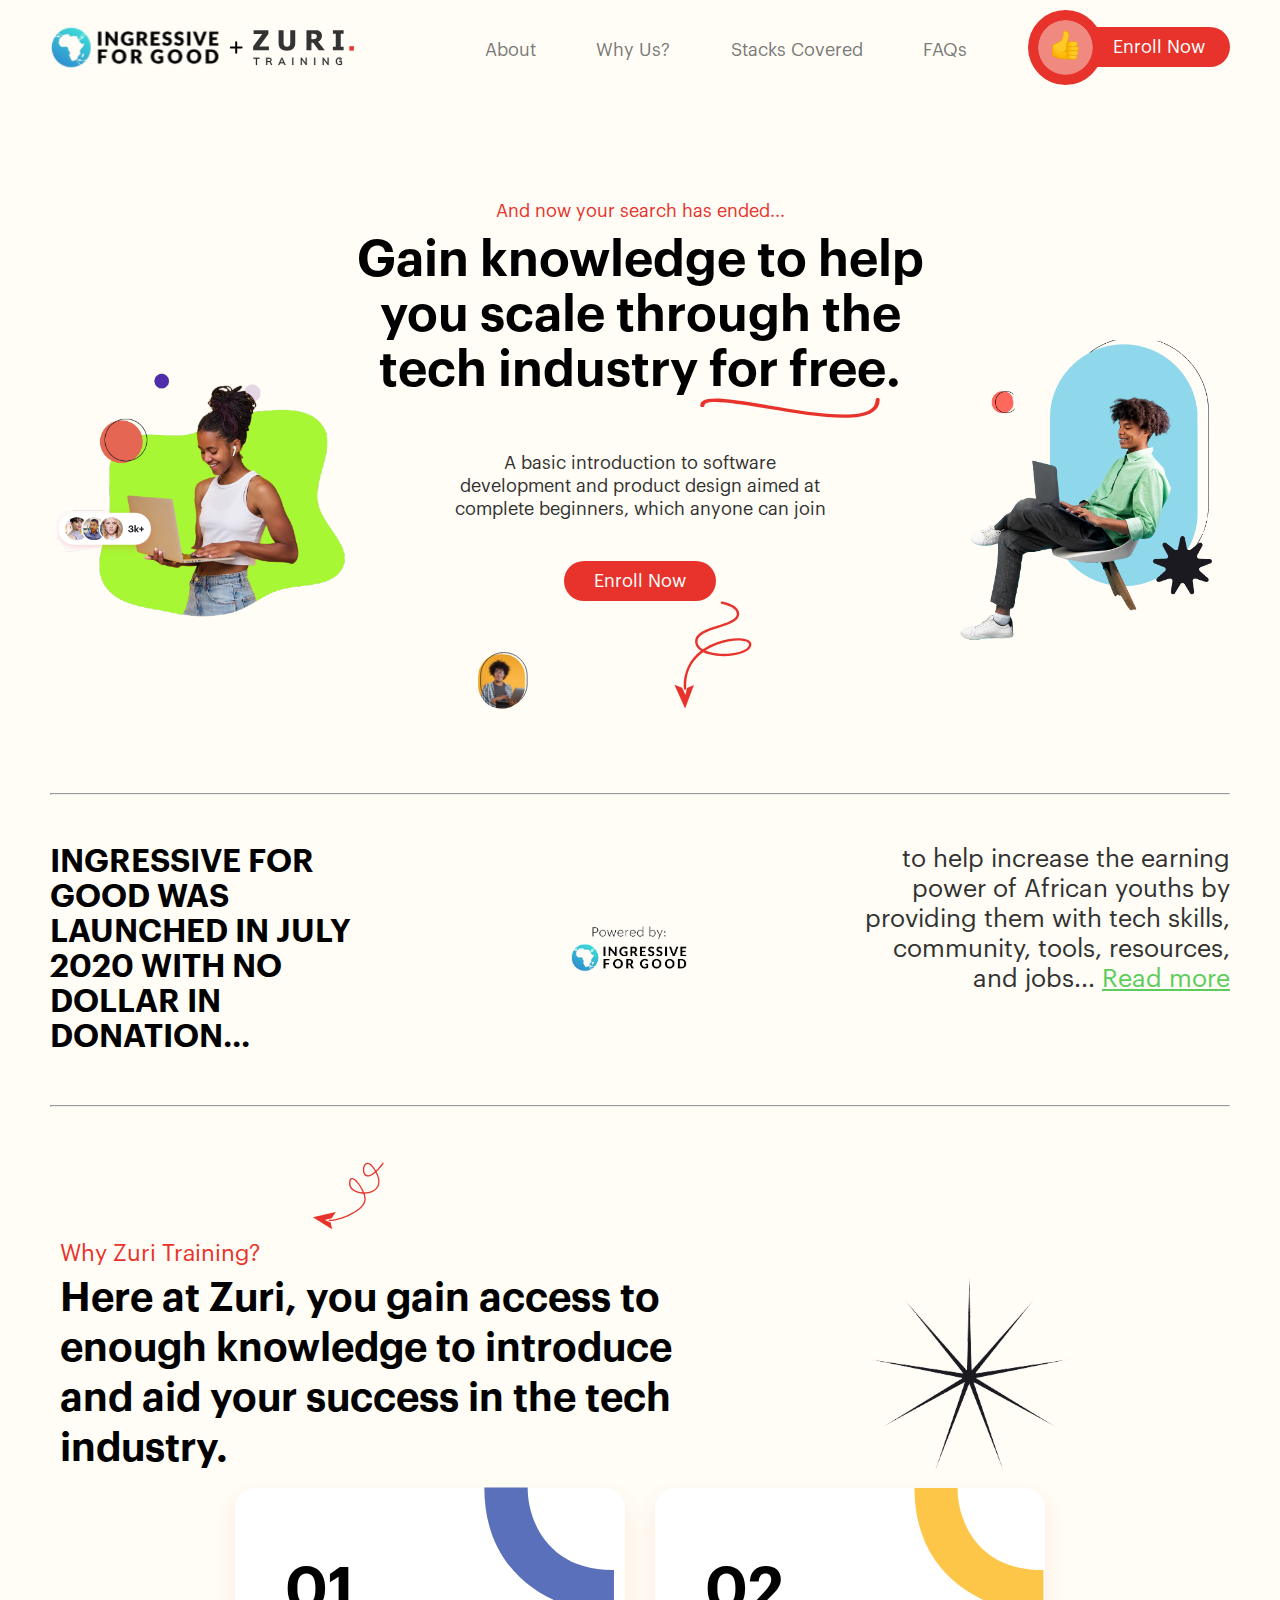
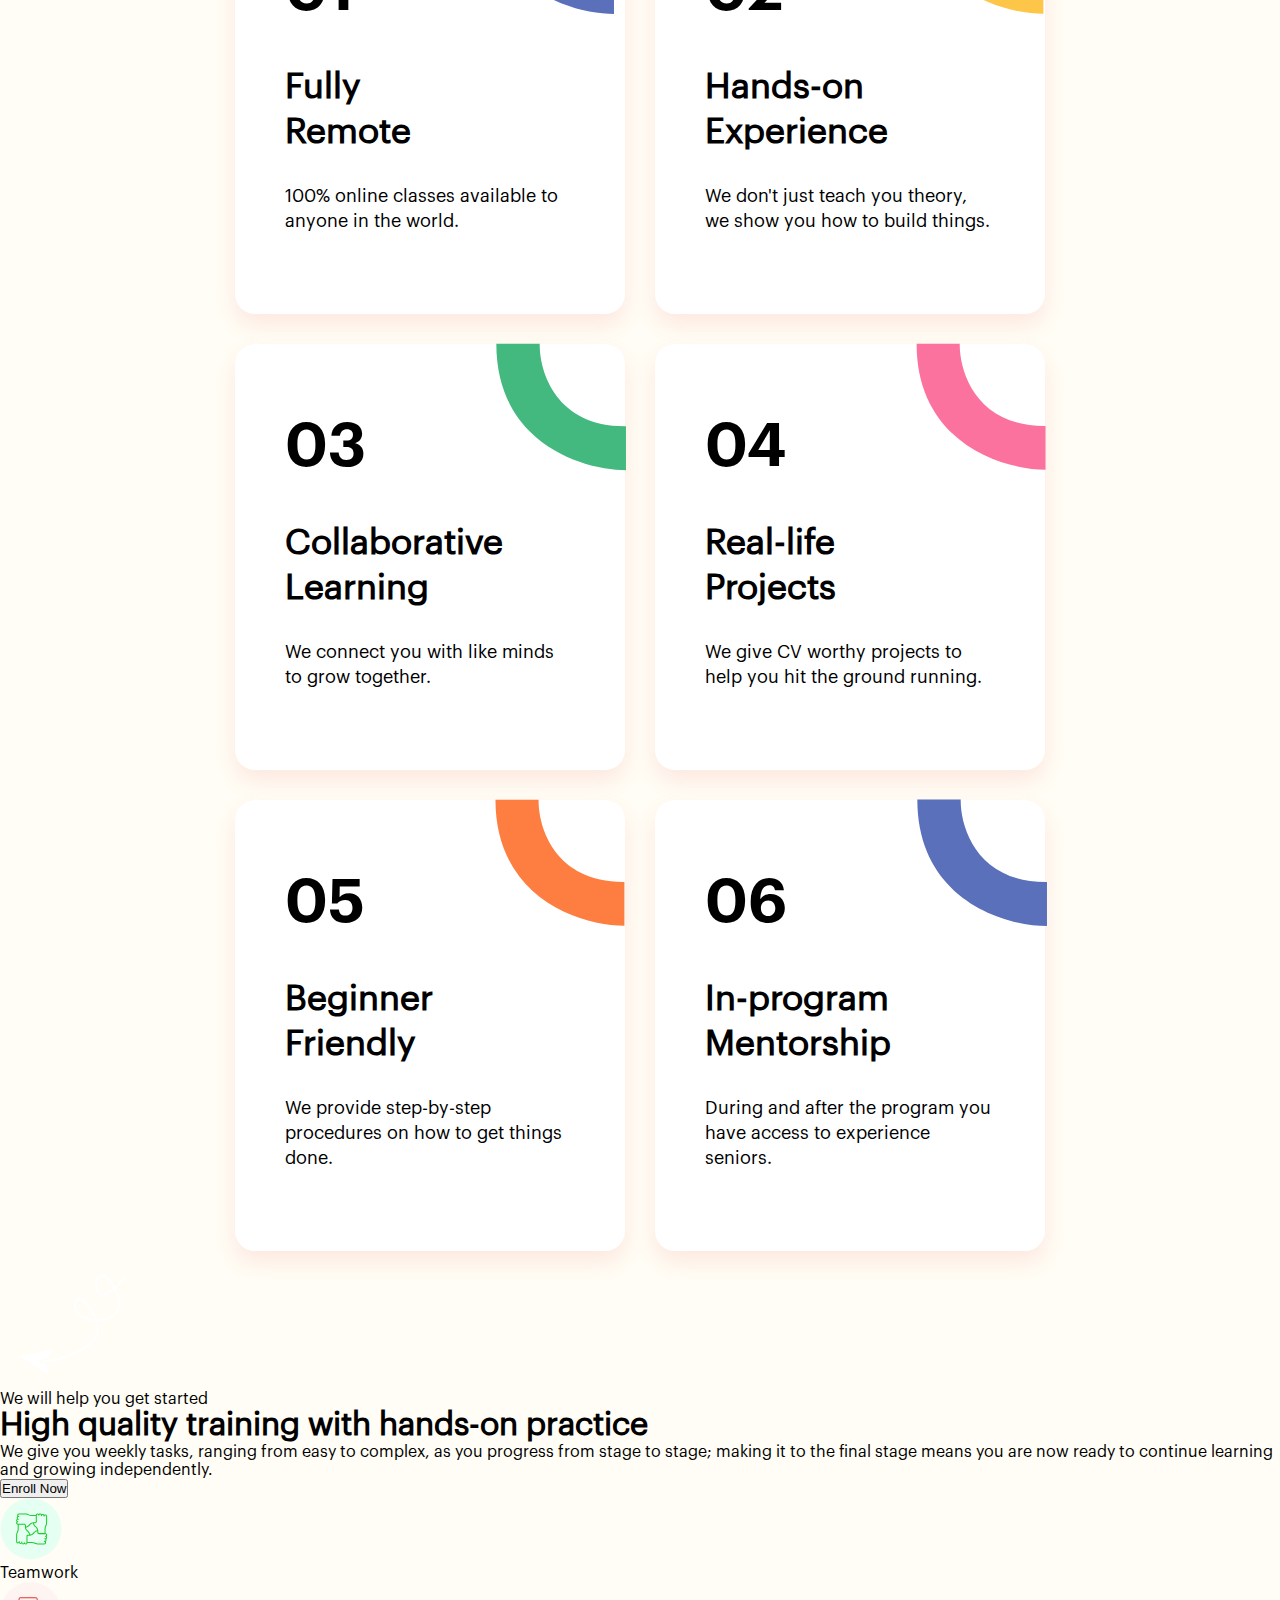
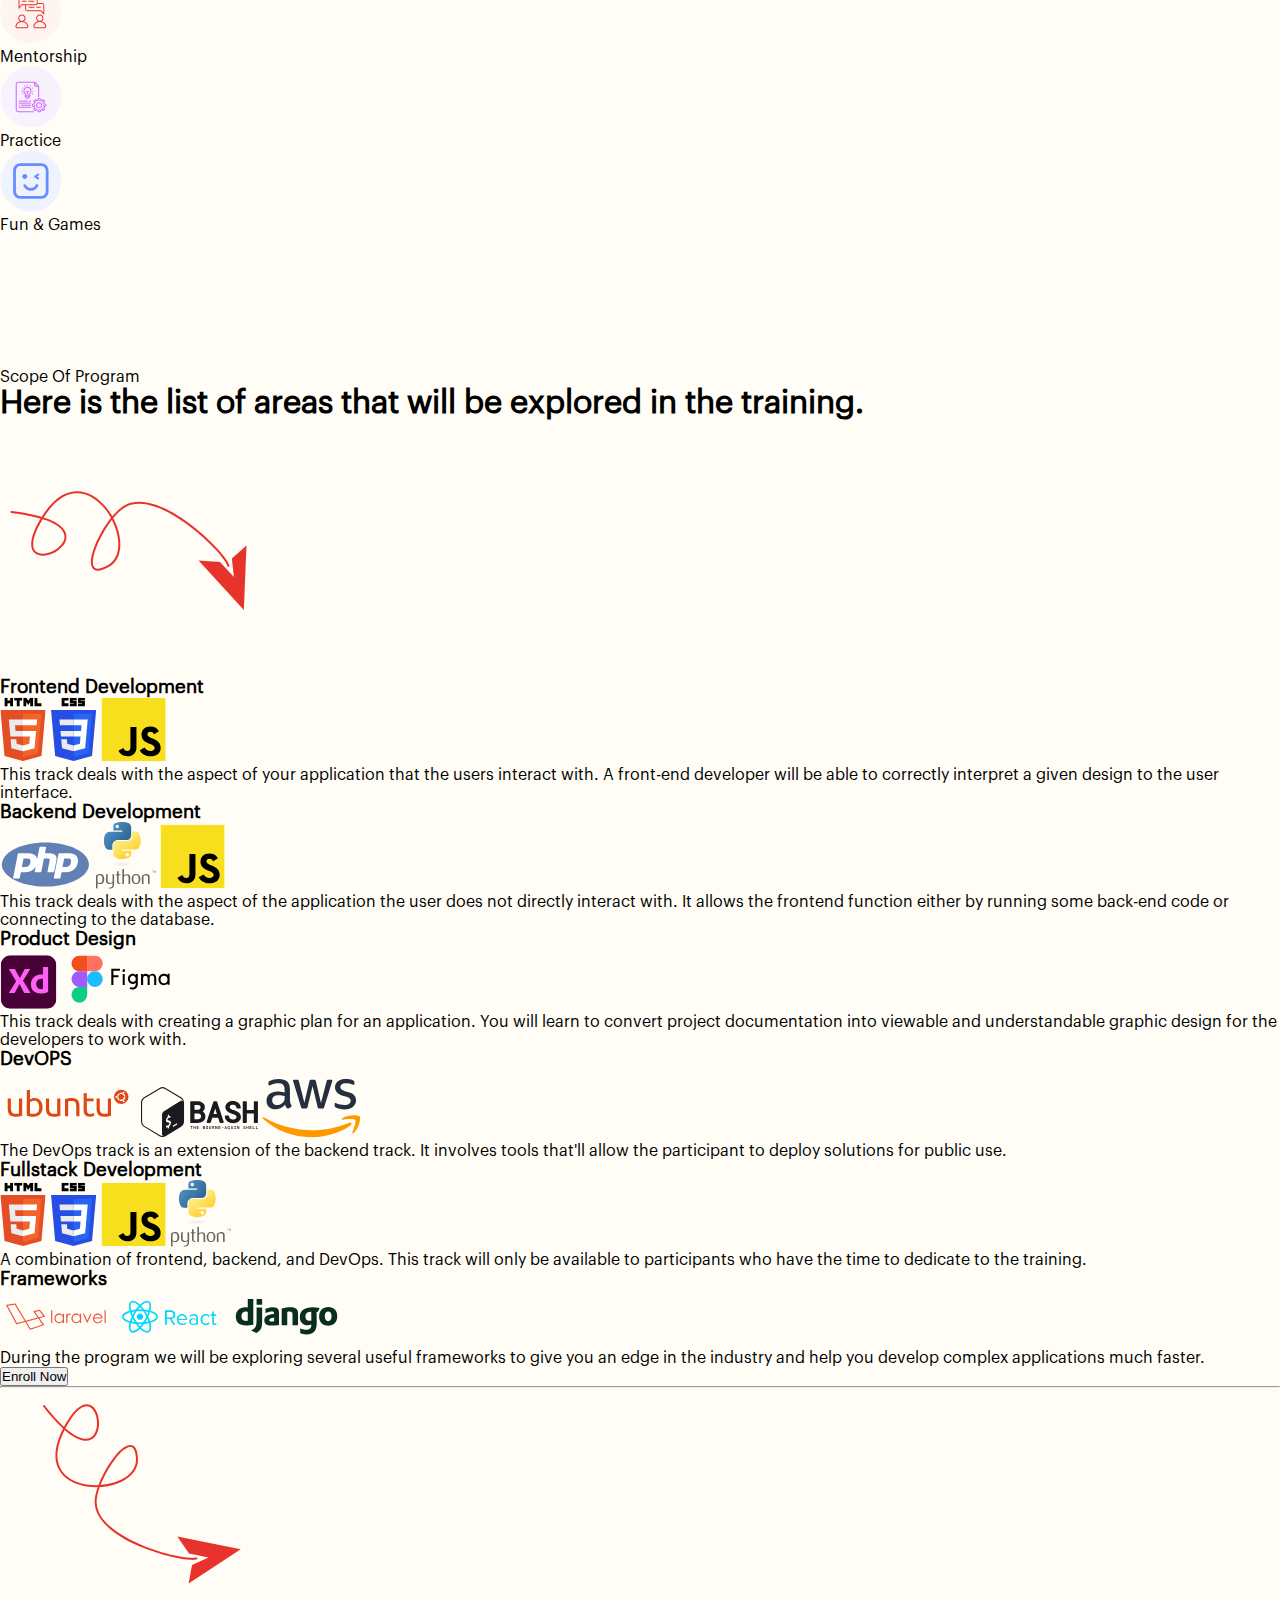
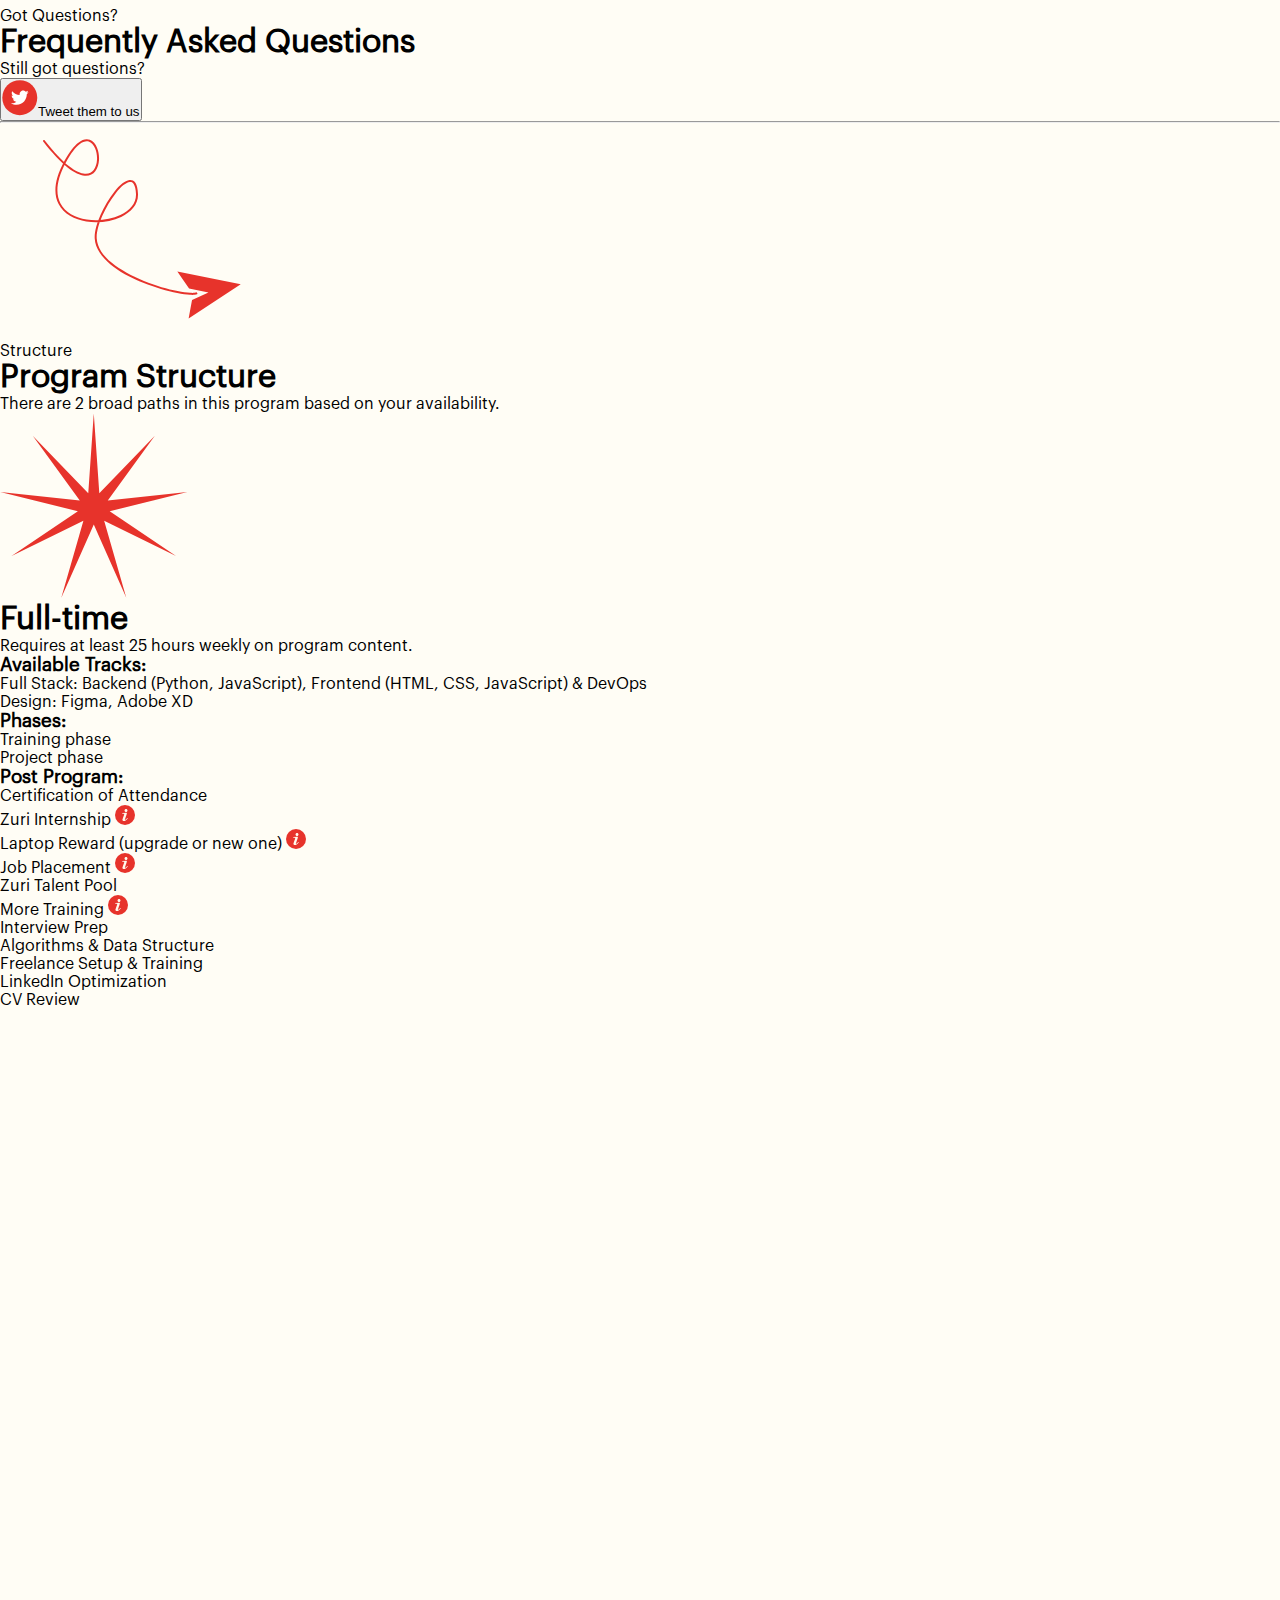
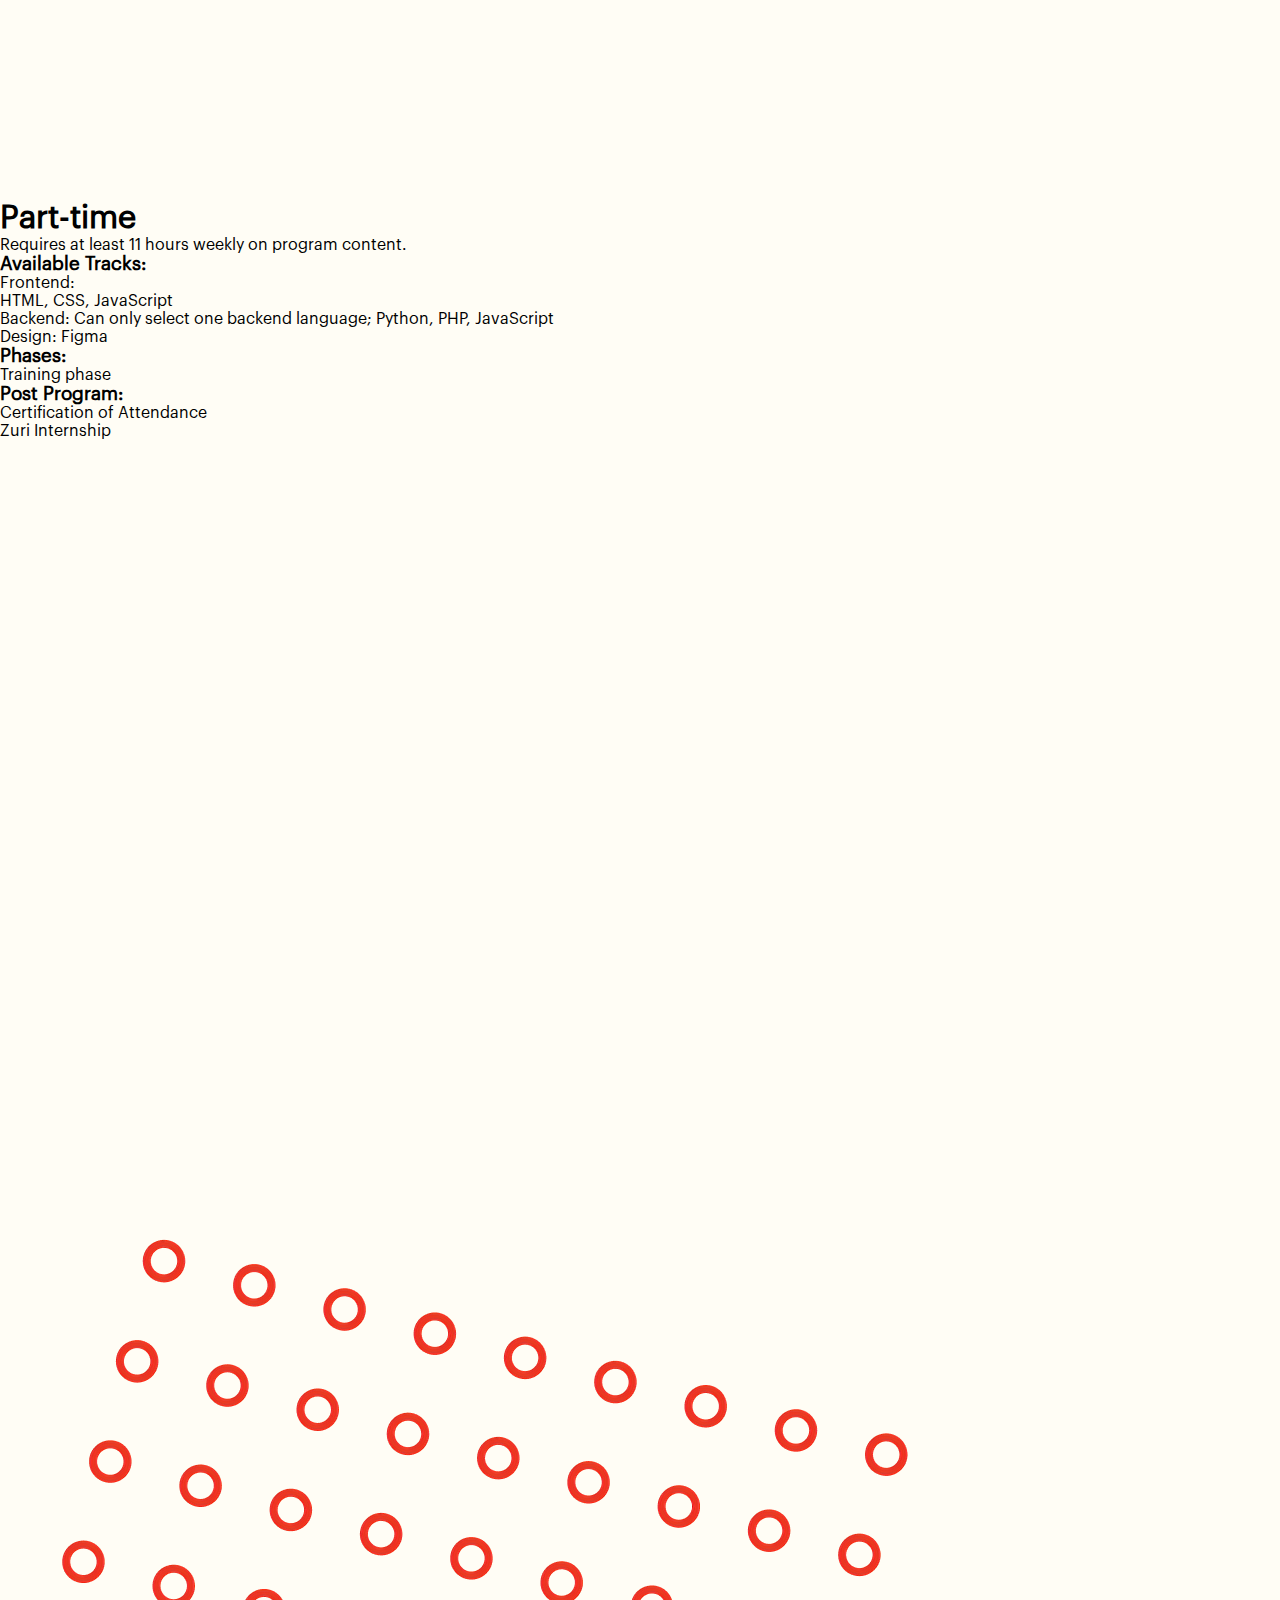
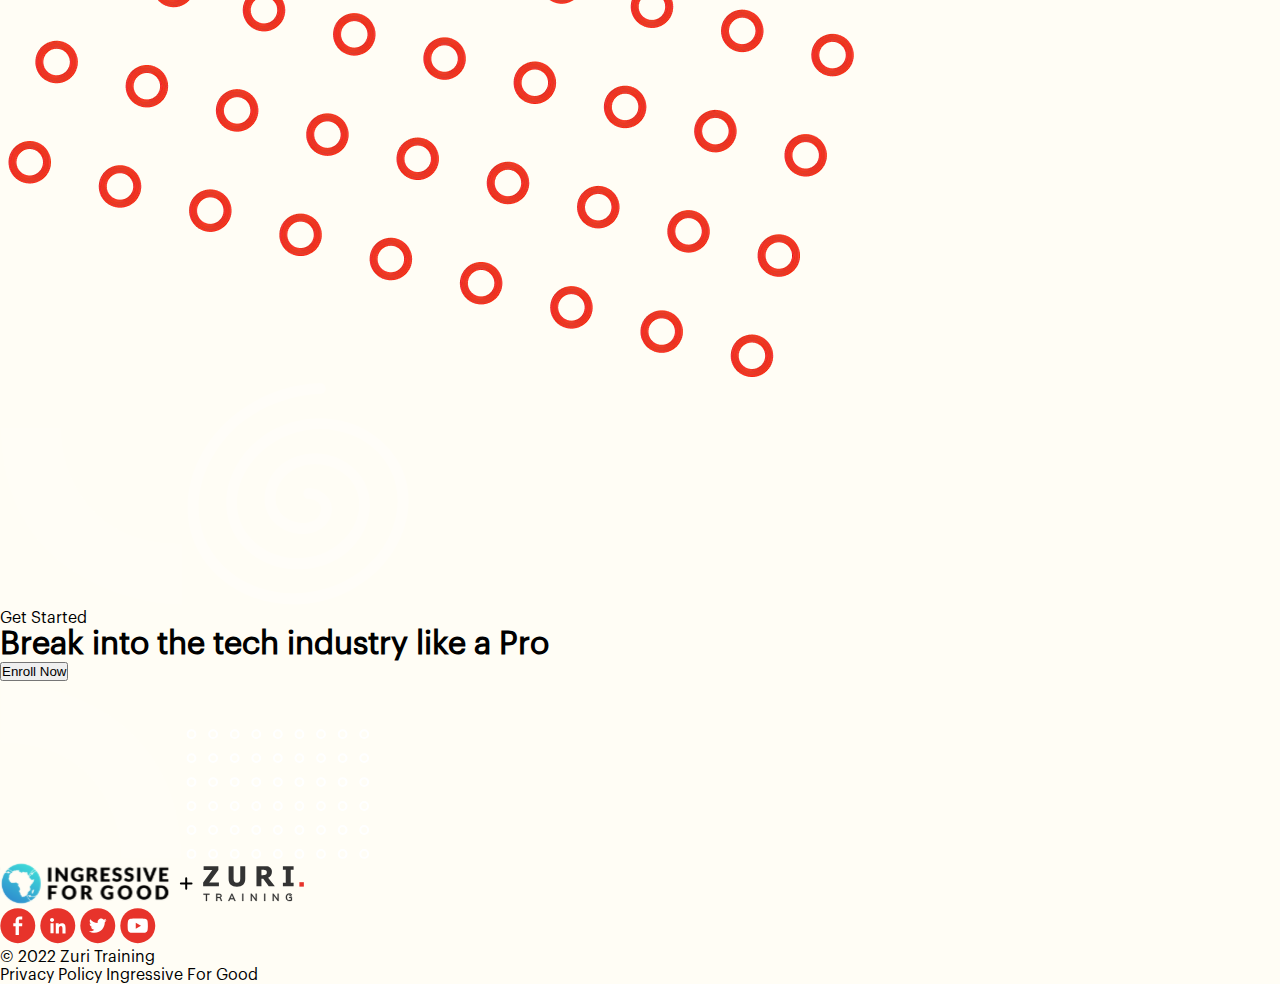
==== training.html @ 451f7a23 "Add files via upload" ====
<!DOCTYPE html>
<html lang="en">
<head>
    <meta charset="UTF-8">
    <meta http-equiv="X-UA-Compatible" content="IE=edge">
    <meta name="viewport" content="width=device-width, initial-scale=1.0, user-scalable=no, maximum-scale=1.0, minimum-scale=1.0">
    <link rel="shortcut icon" href="favicon.png" type="image/x-icon">
    <link rel="stylesheet" href="training.css">
    <title>Zuri</title>
</head>
<body>
    <header>
        <div class="headder">
            <img src="logo1(z-train).svg" alt="Ingressive for Good + Zuri training" id="logo1">
            <a href="#" class="links">About</a>
            <a href="#" class="links">Why Us?</a>
            <a href="#" class="links">Stacks Covered</a>
            <a href="#" class="links">FAQs</a>
            <div class="thumb-button">
               <img src="thumbs(z-train).png" alt="Thumbs up">
               <a href="#"><button>Enroll Now</button></a>
            </div> 
        </div>  
    </header>

    <section class="section1">
        <div>
            <img src="lady1(z-train).svg" alt="Lady" class="s1-image">
        </div>
        <div class="center-s1">
            <p><span>And now your search has ended...</span></p>
            <h1>Gain knowledge to help you scale through the tech industry for free.</h1>
            <img src="line1(z-train).svg" alt="">
            <p>A basic introduction to software development and product design aimed at complete beginners, which anyone can join</p>
            <a href="#"><button>Enroll Now</button></a>
            <div class="center-s1-wire">
                <img src="maleface(z-train).svg" alt="" id="maleface" class="disappear">
                <img src="section1wire(z-train).svg" alt="">
            </div>
        </div>
        <div>
            <img src="man1(z-train).svg" alt="" class="s1-image disappear" >
        </div>
    </section>

    <section class="section2">
        <hr>
        <div class="arrange-s2">
            <h1>INGRESSIVE FOR GOOD WAS LAUNCHED IN JULY 2020 WITH NO DOLLAR IN DONATION...</h1>
            <img src="ingresive(z-train).svg" alt="">
            <p>to help increase the earning power of African youths by providing them with tech skills, community, tools, resources, and jobs... <a href="#">Read more</a></p>
        </div>
        <hr>
    </section>

    <section class="section3">
        <div id="wire-s3">
            <img src="section3wire(z-train).svg" alt="">
        </div>
        <div class="head-s3">
            <p><span>Why Zuri Training?</span></p>
            <div id="head-s3-sec">
                <h1>Here at Zuri, you gain access to enough knowledge to introduce and aid your success in the tech industry.</h1>
                <img src="Star(z-train).svg" alt="">
            </div>
        </div>
        <div class="s3-boxes">
            <div class="s3-box">
                <div class="s3-box-curves" id="curve1">
                    <h1>01</h1>
                    <img src="curve6.svg" alt="">
                </div>
                <h2>Fully<br>Remote</h2>
                <p>100% online classes available to anyone in the world.</p>
            </div>
            <div class="s3-box">
                <div class="s3-box-curves">
                    <h1>02</h1>
                    <img src="curve2(z-train).svg" alt="">
                </div>
                <h2>Hands-on<br>Experience</h2>
                <p>We don't just teach you theory, we show you how to build things.</p>
            </div>
            <div class="s3-box">
                <div class="s3-box-curves">
                    <h1>03</h1>
                    <img src="curve3(z-train).svg" alt="">
                </div>
                <h2>Collaborative<br>Learning</h2>
                <p>We connect you with like minds to grow together.</p>
            </div>
            <div class="s3-box">
                <div class="s3-box-curves">
                    <h1>04</h1>
                    <img src="curve4.svg" alt="">
                </div>
                <h2>Real-life<br>Projects</h2>
                <p>We give CV worthy projects to help you hit the ground running.</p>
            </div>
            <div class="s3-box">
                <div class="s3-box-curves">
                    <h1>05</h1>
                    <img src="curve5.svg" alt="">
                </div>
                <h2>Beginner<br>Friendly</h2>
                <p>We provide step-by-step procedures on how to get things done.</p>
            </div>
            <div class="s3-box">
                <div class="s3-box-curves">
                    <h1>06</h1>
                    <img src="curve6.svg" alt="">
                </div>
                <h2>In-program<br>Mentorship</h2>
                <p>During and after the program you have access to experience seniors.</p>
            </div>
        </div>
    </section>

    <section>
        <div>
            <img src="section5wire.svg" alt="">
        </div>
        <div>
            <p>We will help you get started</p>
            <h1>High quality training with hands-on practice</h1>
            <p>We give you weekly tasks, ranging from easy to complex, as you progress from stage to stage; making it to the final stage means you are now ready to continue learning and growing independently.</p>
            <a href="#"><button>Enroll Now</button></a>
            <div>
                <div>
                    <img src="hand(z-train).svg" alt="">
                    <p>Teamwork</p>
                </div>
                <div>
                    <img src="mentor(z-train).svg" alt="">
                    <p>Mentorship</p>
                </div>
                <div>
                    <img src="practice(z-train).svg" alt="">
                    <p>Practice</p>
                </div>
                <div>
                    <img src="games(z-train).svg" alt="">
                    <p>Fun & Games</p>
                </div>
            </div>
        </div>
        <div>
            <img src="dotsection5.svg" alt="">
        </div>
    </section>

    <section>
        <div>
            <p>Scope Of Program</p>
            <h1>Here is the list of areas that will be explored in the training.</h1>
            <img src="section6(z-train).svg" alt="">
        </div>
        <div>
            <h3>Frontend  Development</h3>
            <div>
                <img src="html.svg" alt="">
                <img src="css-3 logo.svg" alt="">
                <img src="javascript logo.svg" alt="">
            </div>
            <p>This track deals with the aspect of your application that the users interact with. A front-end developer will be able to correctly interpret a given design to the user interface.</p>
        </div>
        <div>
            <h3>Backend  Development</h3>
            <div>
                <img src="php2 logo.svg" alt="">
                <img src="python-4 logo.svg" alt="">
                <img src="javascript logo.svg" alt="">
            </div>
            <p>This track deals with the aspect of the application the user does not directly interact with. It allows the frontend function either by running some back-end code or connecting to the database.</p>
        </div>
        <div>
            <h3>Product Design</h3>
            <div>
                <img src="adobe-xd logo.svg" alt="">
                <img src="Figma logo.svg" alt="">
            </div>
            <p>This track deals with creating a graphic plan for an application. You will learn to convert project documentation into viewable and understandable graphic design for the developers to work with.</p>
        </div>
        <div>
            <h3>DevOPS</h3>
            <div>
                <img src="Ubuntu logo.svg" alt="">
                <img src="Bash logo.svg" alt="">
                <img src="aws logo.svg" alt="">
            </div>
            <p>The DevOps track is an extension of the backend track. It involves tools that'll allow the participant to deploy solutions for public use.</p>
        </div>
        <div>
            <h3>Fullstack  Development</h3>
            <div>
                <img src="html.svg" alt="">
                <img src="css-3 logo.svg" alt="">
                <img src="javascript logo.svg" alt="">
                <img src="python-4 logo.svg" alt="">
            </div>
            <p>A combination of frontend, backend, and DevOps. This track will only be available to participants who have the time to dedicate to the training.</p>
        </div>
        <div>
            <h3>Frameworks</h3>
            <div>
                <img src="Laravel logo.svg" alt="">
                <img src="React logo.svg" alt="">
                <img src="Django logo.svg" alt="">
            </div>
            <p>During the program we will be exploring several useful frameworks to give you an edge in the industry and help you develop complex applications much faster.</p>
        </div>
        <div>
            <a href="#"><button>Enroll Now</button></a>
        </div>
    </section>

    <section>
        <hr>
        <div>
            <img src="section7wire(z-train).svg" alt="">
            <p>Got Questions?</p>
        </div>
        <h1>Frequently Asked Questions</h1>
        
        <div>
            <p>Still got questions?</p>
            <a href="#"><button><img src="twitter.svg" alt="">Tweet them to us</button></a>
        </div>
        <hr>
    </section>

    <section>
        <img src="section7wire(z-train).svg" alt="">
        <div>
            <div>
                <p>Structure</p>
                <h1>Program Structure</h1>
                <p>There are 2 broad paths in this program based on your availability.</p>
            </div>
            <div>
                <img src="Star1.svg" alt="">
            </div>
        </div>
        <div>
            <div>
                <h1>Full-time</h1>
                <p>Requires at least 25 hours weekly on program content.</p>
                <h3>Available Tracks:</h3>
                <ul>
                    <li>Full Stack: Backend (Python, JavaScript), Frontend (HTML, CSS, JavaScript) & DevOps</li>
                    <li>Design: Figma, Adobe XD</li>
                </ul>
                <h3>Phases:</h3>
                <ul>
                    <li>Training phase</li>
                    <li>Project phase</li>
                </ul>
                <h3>Post Program:</h3>
                <ul>
                    <li>Certification of Attendance</li>
                    <li>Zuri Internship <img src="clarity.svg" alt=""></li>
                    <li>Laptop Reward (upgrade or new one) <img src="clarity.svg" alt=""></li>
                    <li>Job Placement <img src="clarity.svg" alt=""></li>
                    <li>Zuri Talent Pool</li>
                    <li>More Training <img src="clarity.svg" alt=""></li>                    
                </ul>
                <div>
                    <div>
                        <ul>
                            <li>Interview Prep</li>
                            <li>Algorithms & Data Structure</li>
                            <li>Freelance Setup & Training</li>
                            <li>LinkedIn Optimization</li>
                            <li>CV Review</li>
                        </ul>
                    </div>
                    <div>
                        <img src="hour(z-train).png" alt="">
                    </div>
                </div>    
            </div>

            <div>
                <h1>Part-time</h1>
                <p>Requires at least 11 hours weekly on program content.</p>
                <h3>Available Tracks:</h3>
                <ul>
                    <li>Frontend: <br>HTML, CSS, JavaScript</li>
                    <li>Backend: Can only select one backend language; Python, PHP, JavaScript</li>
                    <li>Design: Figma</li>
                </ul>
                <h3>Phases:</h3>
                <ul>
                    <li>Training phase</li>
                </ul>
                <div>
                    <h3>Post Program:</h3>
                    <ul>
                        <li>Certification of Attendance</li>
                        <li>Zuri Internship</li>                   
                    </ul>
                    <div>
                        <img src="hour(z-train).png" alt="">
                    </div>
                </div>                
            </div>
            <img src="circle.png" alt="">
        </div>
    </section>

    <section>
         <img src="bend1.svg" alt="">
         <img src="round.svg" alt="">
         <div>
             <p>Get Started</p>
             <h1>Break into the tech industry like a Pro</h1>
             <a href="#"><button>Enroll Now</button></a>
         </div>
         <img src="bend2(z-train).svg" alt="">
         <img src="dotsection5.svg" alt="">
    </section>

    <footer>
        <div>
            <img src="logo1(z-train).svg" alt="">
            <div>
                <img src="facebook.svg" alt="">
                <img src="linkd.svg" alt="">
                <img src="twitter.svg" alt="">
                <img src="youtube.svg" alt="">
            </div>
        </div>
        <div>
            <p>&#169 2022 Zuri Training</p>
            <p>Privacy Policy  Ingressive For Good</p>
        </div>
    </footer>
    
</body>
</html>
---- training.css ----
@font-face {
    font-family: 'Graphik';
    src: url('GraphikRegular.otf');
}
@font-face {
    font-family: 'Graphik sb';
    src: url('GraphikSemibold.otf');
}
*{
    margin: 0;
    padding: 0;
}
body{
    font-family: 'Graphik';
    background-color: #fffdf5;
}
span{
    color: #E7332B !important; 
}

/* header begins */
.headder{
    display: flex;
    flex-wrap: wrap;
    justify-content: space-between;
    margin-left: 50px;
    margin-right: 50px;
    margin-top: 10px;
    margin-bottom: 10px;
}
header{
    position: fixed !important;
    width: 100%;
    background-color: #fffdf5!important;
}
.links{
    margin-top: 30px;
    text-decoration: none;
    color: rgba(87, 87, 87, 0.804);
    font-size: 18px;
}
#logo1{
    margin-right: 70px;
}
.thumb-button img{
    width: 55px;
    background-color: #E7332B;
    padding: 10px;
    border-radius: 50px;
}
.thumb-button button{
    background-color: #E7332B;
    padding: 10px 25px 10px 20px;
    border-radius: 0px 20px 20px 0px;
    font-size: 18px;
    font-family: 'Graphik';
    color: white;
    border: none;
    margin-top: 17px;
    margin-left: -10px;
}
.thumb-button{
    display: flex;
    flex-direction: row;
}
@media (max-width: 1000px){
    .links{
        display: none;
    }
    #logo1{
        width: 170px;
        margin-right: 0;
    }
    .thumb-button img{
        width: 45px;
        padding: 10px;
    }
    .thumb-button button{
        padding: 10px 20px 10px 20px;
        margin-top: 15px;
    }
    .headder{
        margin-left: 20px;
        margin-right: 20px;
    }
}
/* header ends */

.center-s1{
    text-align: center;
}
.center-s1 h1{
    font-size: 50px;
    font-family: 'Graphik sb';
    max-width: 700px;
    margin: auto;
}
.center-s1 p{
    font-size: 18px;
    max-width: 380px;
    margin: auto;
    margin-bottom: 10px;
    line-height: 23px;
    color: rgb(50, 50, 50);
}
.center-s1 img{
    width: 180px;
    margin-left: 300px;
    margin-bottom: 30px;
}
.center-s1 button{
    background-color: #E7332B;
    padding: 10px 30px 10px 30px;
    border-radius: 20px;
    font-size: 18px;
    font-family: 'Graphik';
    color: white;
    border: none;
    margin-top: 30px;
}
.center-s1-wire img{
    width: 80px;
    margin-left: 140px;
}

.s1-image{
    width: 300px;
    padding-top: 140px;
}
.section1{
    display: flex;
    justify-content: space-between;
    padding-top: 200px;
    margin-left: 50px;
    margin-right: 50px;
}
#maleface {
    width: 50px;
    margin-left: -50px;
}
@media (max-width: 1200px){
    .section1{
        display: flex;
        flex-direction: column;
        justify-content: center;
        flex-wrap: wrap;
        padding-top: 70px;
    }
    .s1-image{
        width: 70%;
        padding-top: 0;
        display: block;
        margin: 0 auto;
    }
    .disappear{
        display: none;
    }
}
@media (max-width: 820px){
    .center-s1 h1{
        font-size: 40px;
    }
    .s1-image{
        padding-bottom: 50;
    }
}
@media (max-width: 600px){
    .center-s1 h1{
        font-size: 30px;
    }
    .section1{
        margin-left: 10px;
        margin-right: 10px;
    }
    .center-s1 img{
        width: 30%;
    }
    .center-s1-wire img{
        width: 10%;
    }
}
/* section1 ends */

.section2 h1{
    font-family: 'Graphik sb';
    max-width: 350px;
    line-height: 35px;
}
.section2 p{
    max-width: 370px;
    font-size: 25px;
    text-align: right;
    line-height: 30px;
    color: rgb(50, 50, 50);
}
.arrange-s2{
    display: flex;
    justify-content: space-between;
    padding-top: 50px;
    padding-bottom: 50px;
}
.arrange-s2 a{
    color: rgb(92, 205, 92);
}
.section2{
    margin: 50px;
}
.section2 img{
    width: 120px;
}
@media (max-width: 1200px){
    .section2 h1{
        font-size: 20px;
        line-height: 26px;
        margin-right: 50px;
    }
    .section2 p{
        font-size: 20px;
        line-height: 25px;
        margin-left: 50px;
    }
}
@media (max-width: 900px){
    .arrange-s2{
        display: flex;
        flex-direction: column;
        justify-content: center;
        align-items: center;
        padding-top: 50px;
        padding-bottom: 50px;
    }
    .section2 h1{
        font-size: 23px;
        text-align: center;
        line-height: 28px;
        margin-right: 0px;
        max-width: none;
        margin-bottom: 50px;
    }
    .section2 p{
        font-size: 18px;
        line-height: 25px;
        margin-left: 0px;
        max-width: none;
        margin-top: 50px;
        text-align: center;
    }
}
/* section 2 ends*/

#wire-s3 img{
    width: 100px;
    margin-left: 140px;
    padding-left: 160px;
}
.head-s3{
    margin-left: 60px;
    margin-right: 60px;
}
.head-s3 p{
    font-size: 23px;
    margin-bottom: 7px;
}
.head-s3 h1{
    font-size: 40px;
    font-family: 'Graphik sb';
    max-width: 620px;
    line-height: 50px;
}
#head-s3-sec img{
    width: 200px;
    margin-right: 150px;
}
#head-s3-sec{
    display: flex;
    justify-content: space-between;
}
.s3-boxes{
    display: flex;
    flex-direction: row;
    flex-wrap: wrap;
    justify-content: center;
    margin-left: 40px;
    margin-right: 40px;
}
.s3-box{
    width: 290px;
    background-color: white;
    padding: 50px;
    margin: 15px;
    padding-bottom: 80px;
    border-radius: 20px;
    box-shadow: 0px 11px 22px rgba(231, 51, 43, 0.1);
}
.s3-box:hover{
    margin-top: -10px;
}
.s3-box-curves img{
    width: 130px;
    padding-left: 130px;
    margin-top: -100px;
}
.s3-box h1{
    font-size: 60px;
    font-family: 'Graphik sb';
}
.s3-box h2{
    font-size: 35px;
    line-height: 45px;
}
.s3-box p{
    font-size: 18px;
    line-height: 25px;
    margin-top: 30px;
}
.s3-box-curves{
    display: flex;
}
.s3-box-curves h1{
    padding-top: 20px;
    padding-bottom: 40px;
}
#curve1 img{
    fill: white;
    color: white;
}
@media (max-width: 900px){
    .s3-box{
        width: 490px;
    }
    .s3-box-curves img{
        padding-left: 330px;
        margin-top: -100px;
    }
    #head-s3-sec img{
        display: none;
    }
    .head-s3 h1{
        font-size: 30px;
        max-width: none;
        line-height: 40px;
        margin-bottom: 10px;
    }
}
@media (max-width: 768px){
    .s3-box{
        width: 290px;
    }
    .s3-box-curves img{
       padding-left: 130px;
        margin-top: -100px;
    }
    .head-s3 h1{
        font-size: 25px;
        line-height: 30px;
    }
}
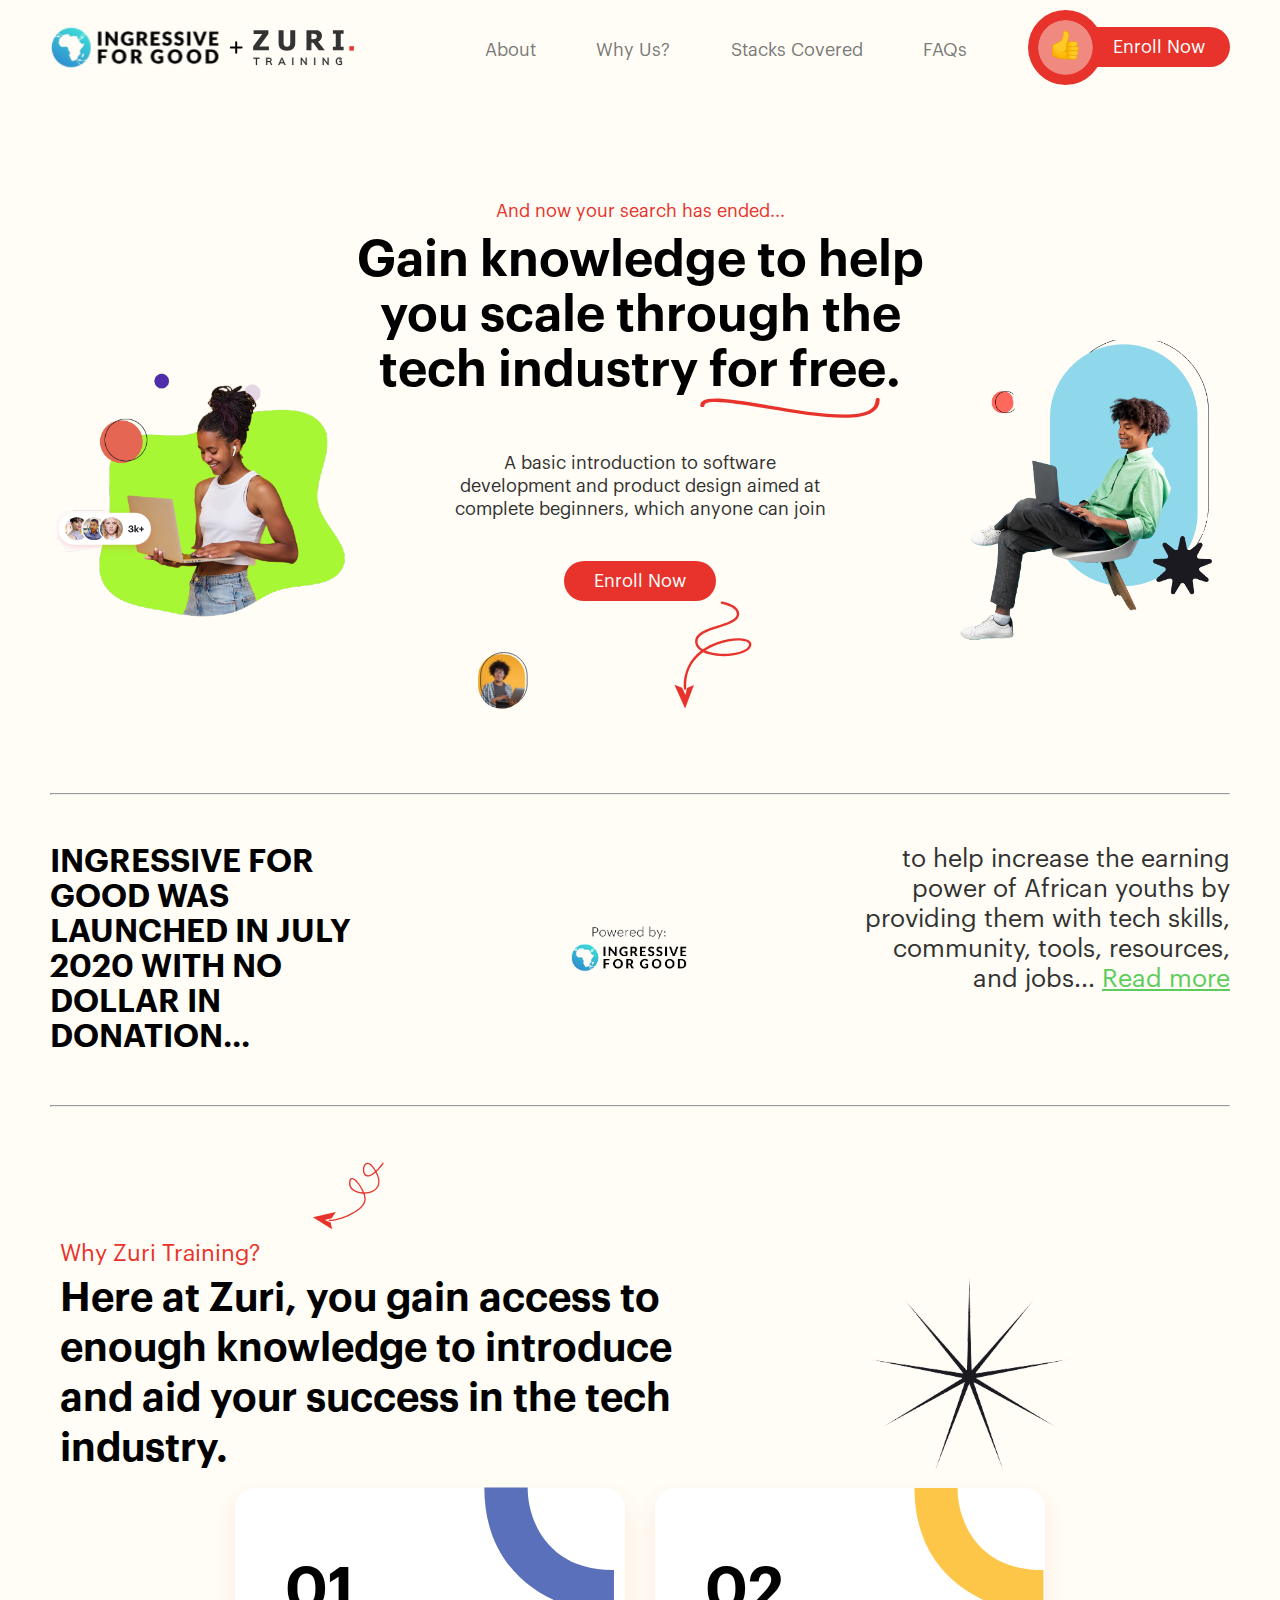
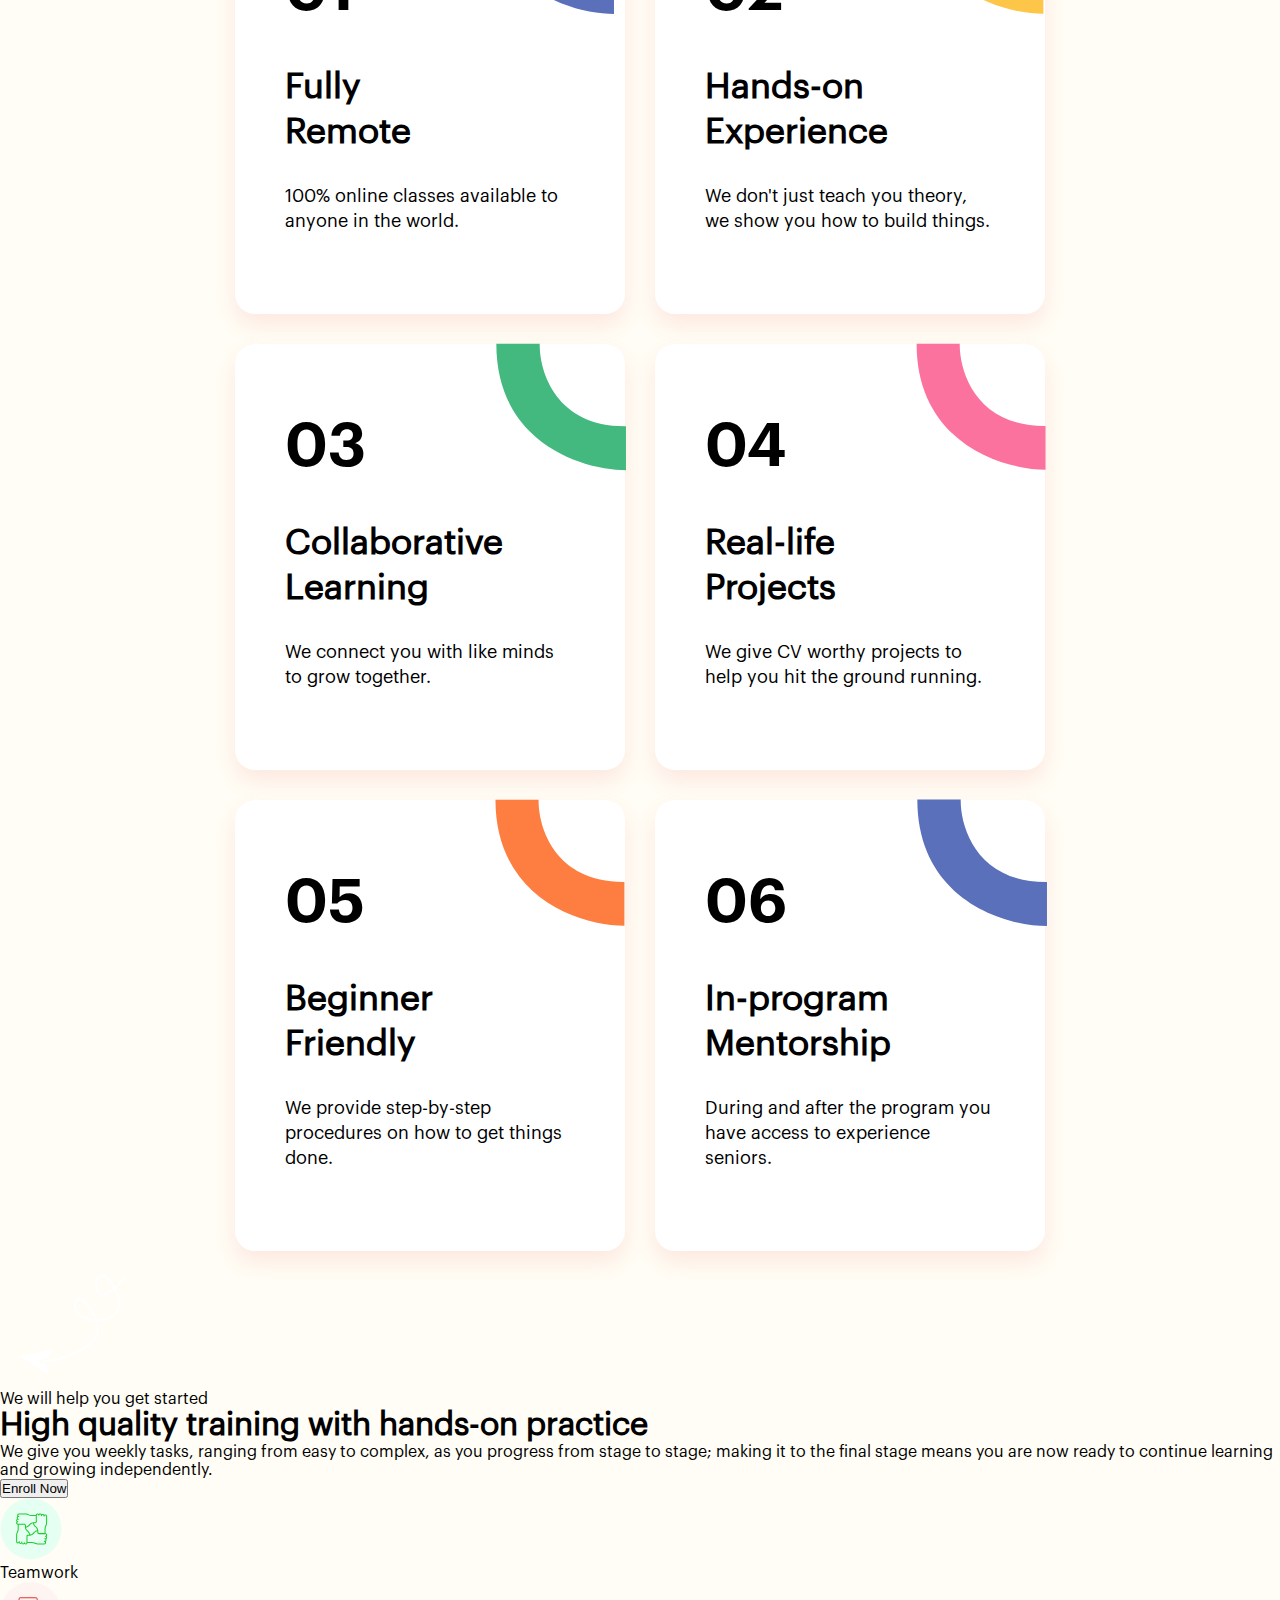
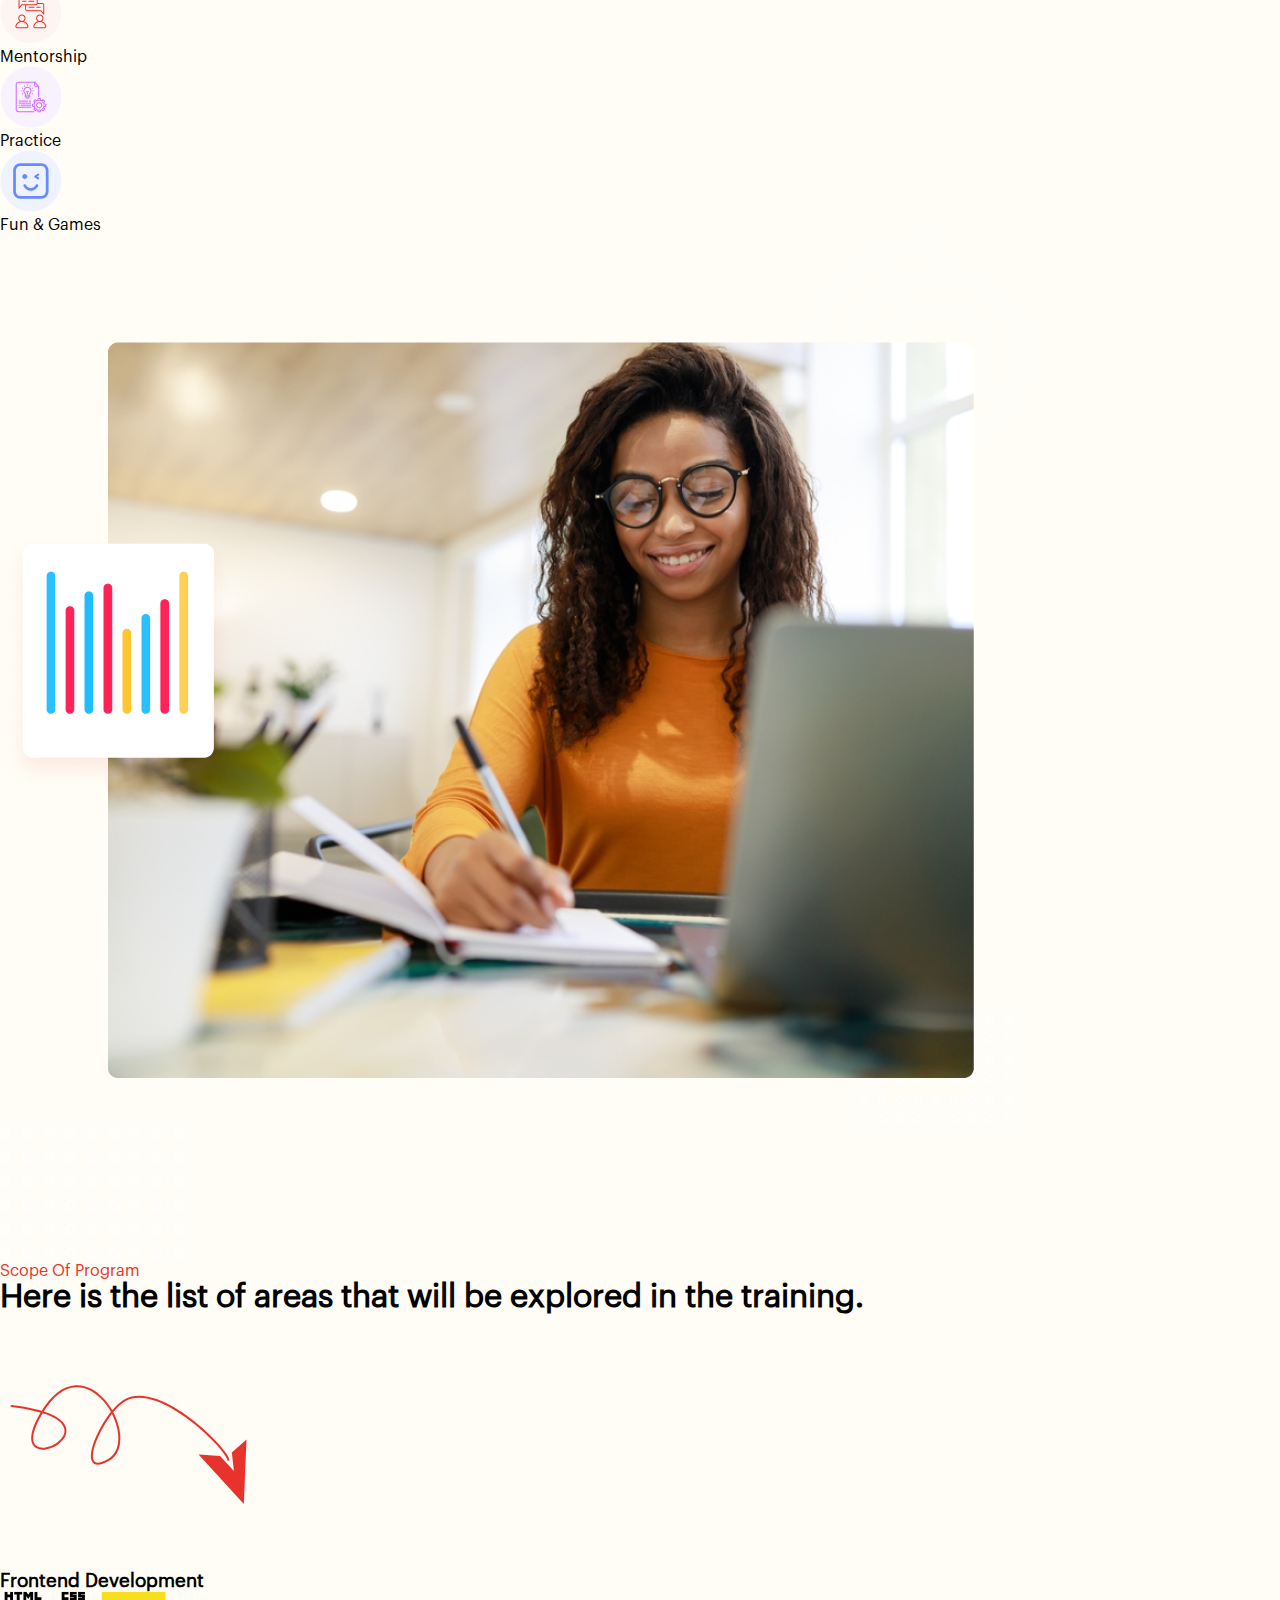
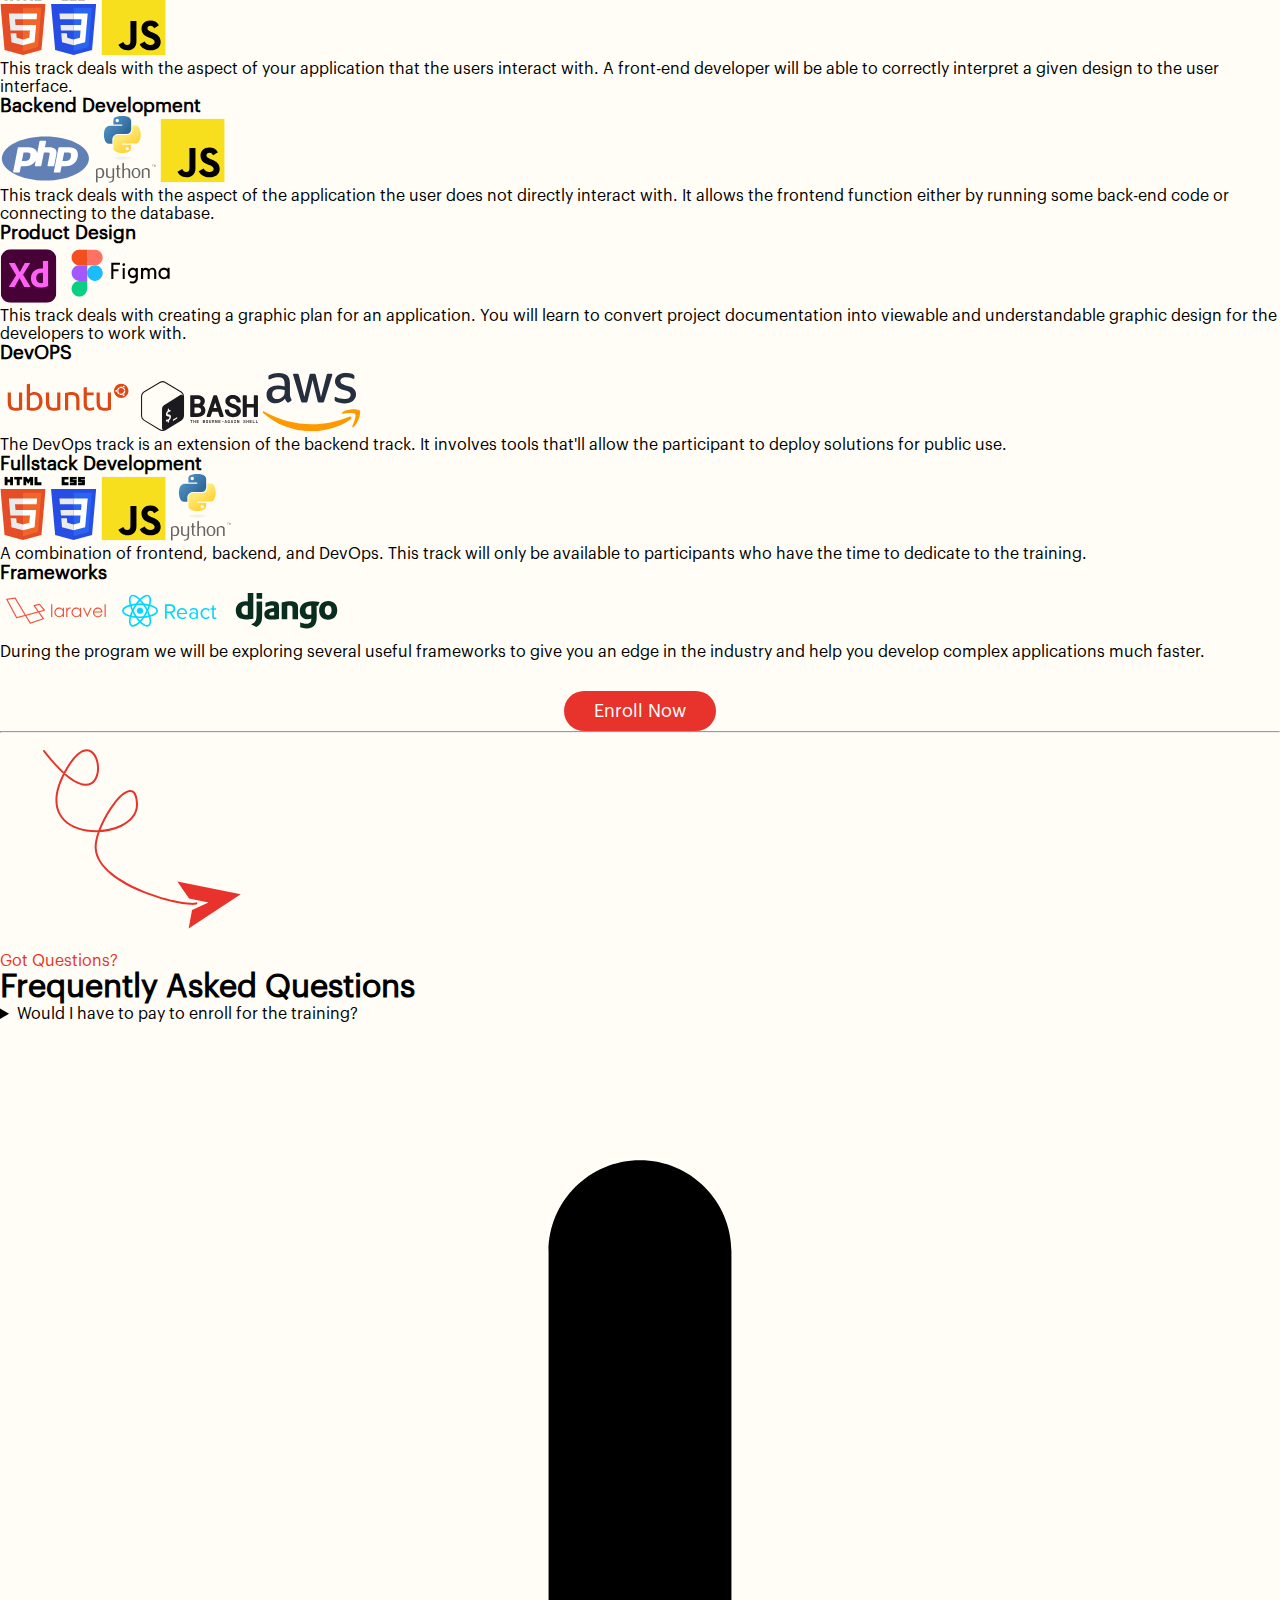
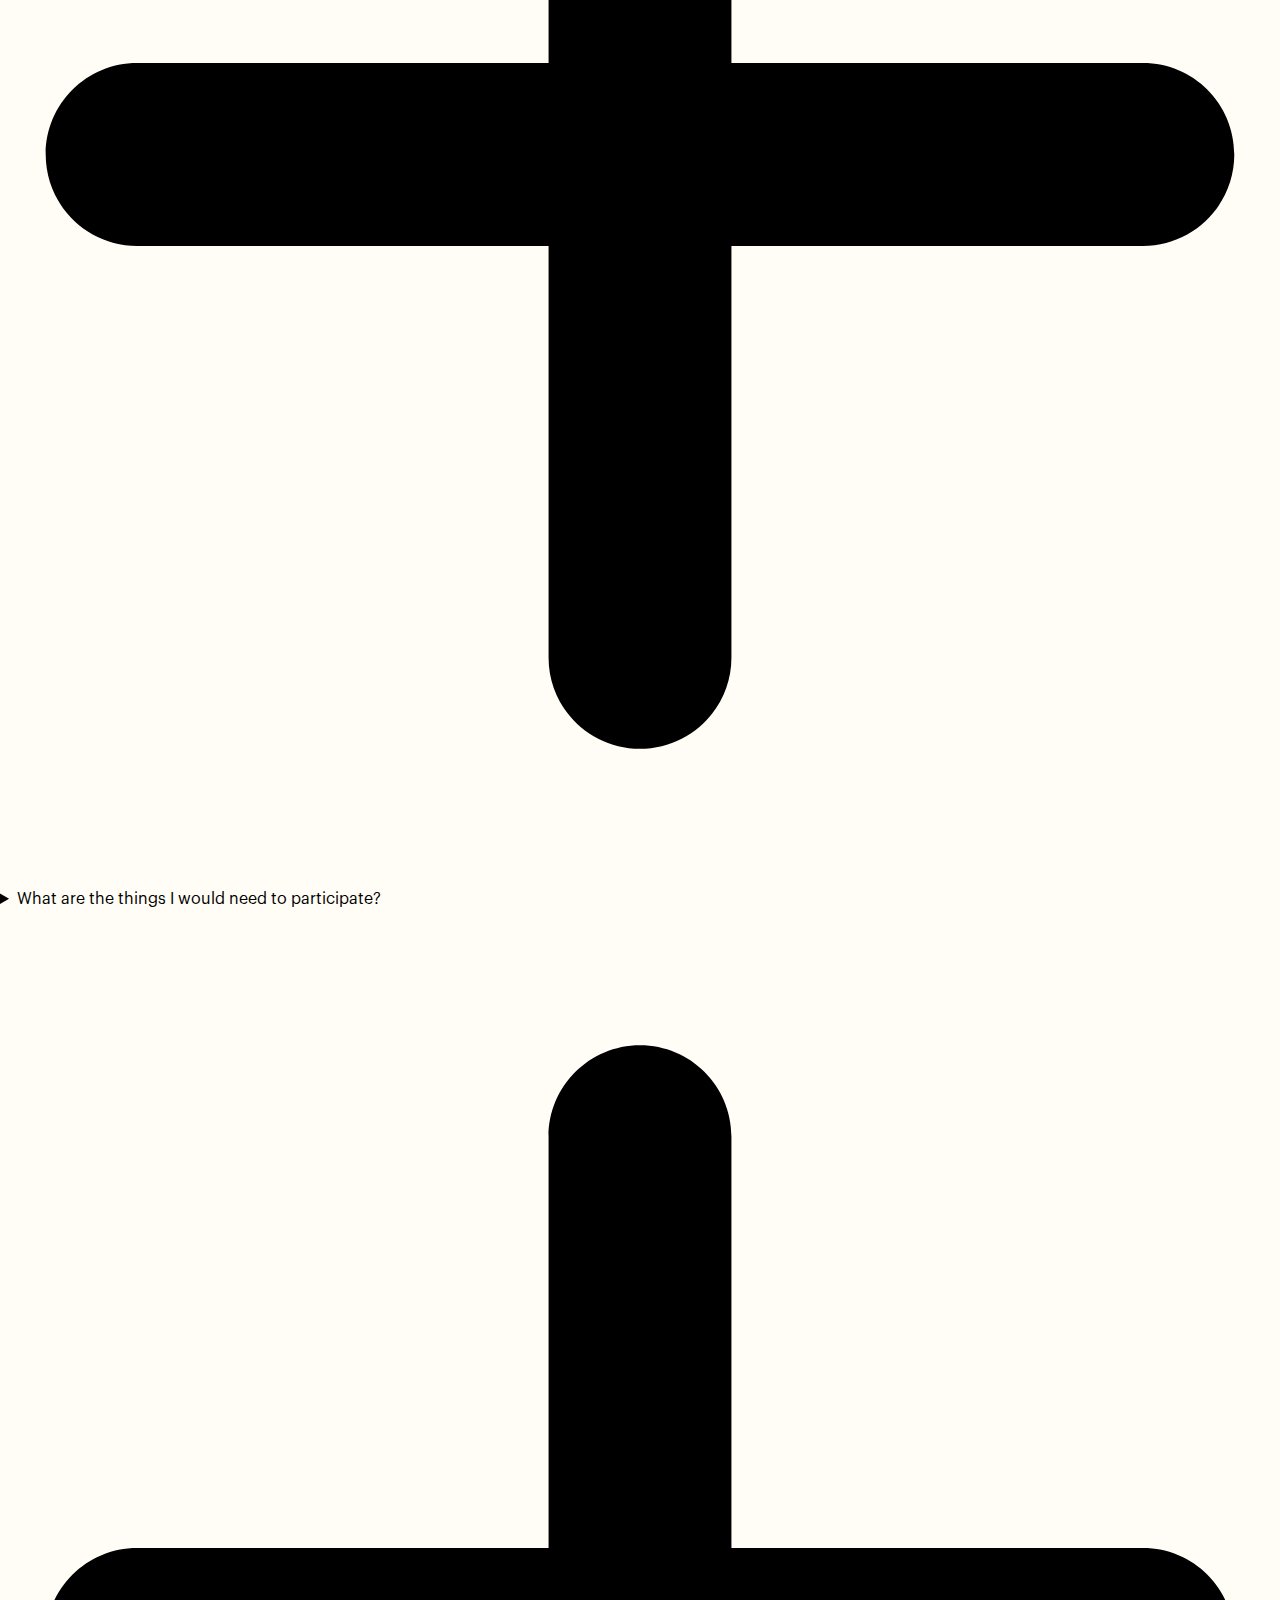
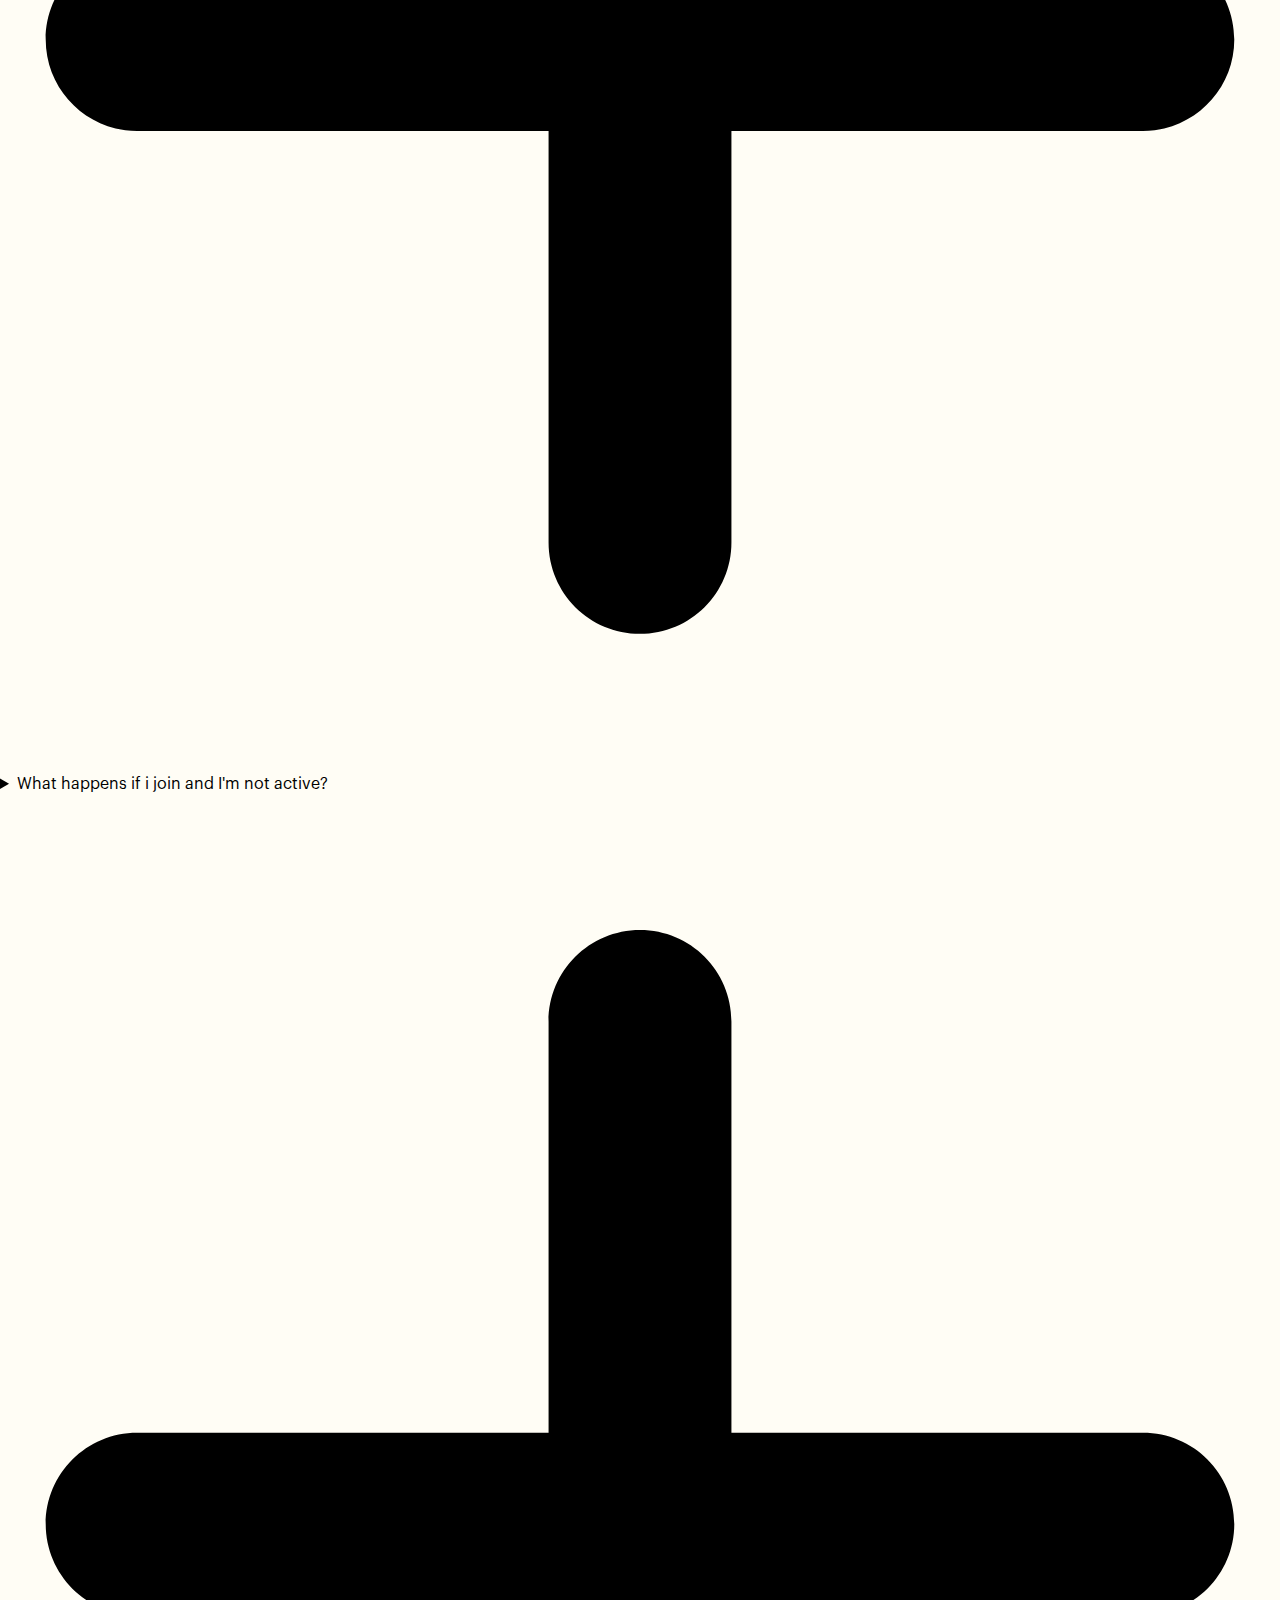
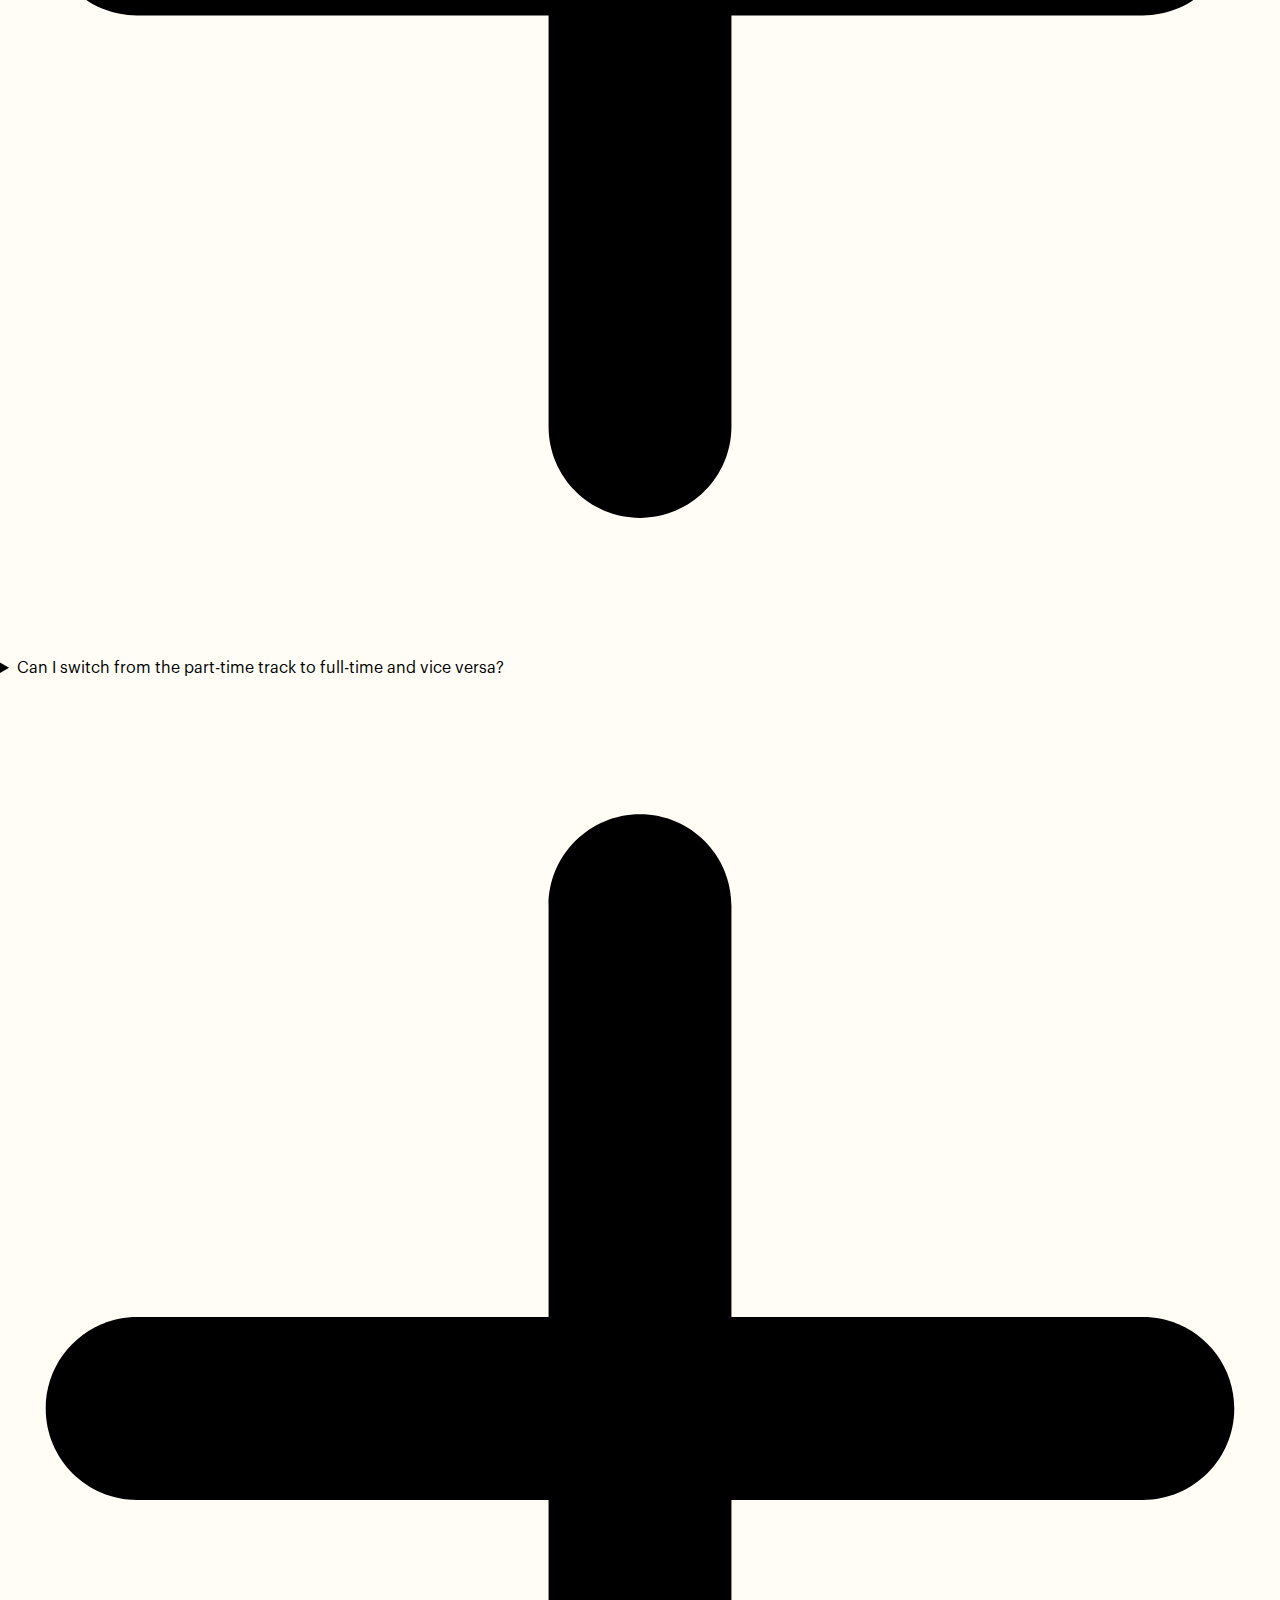
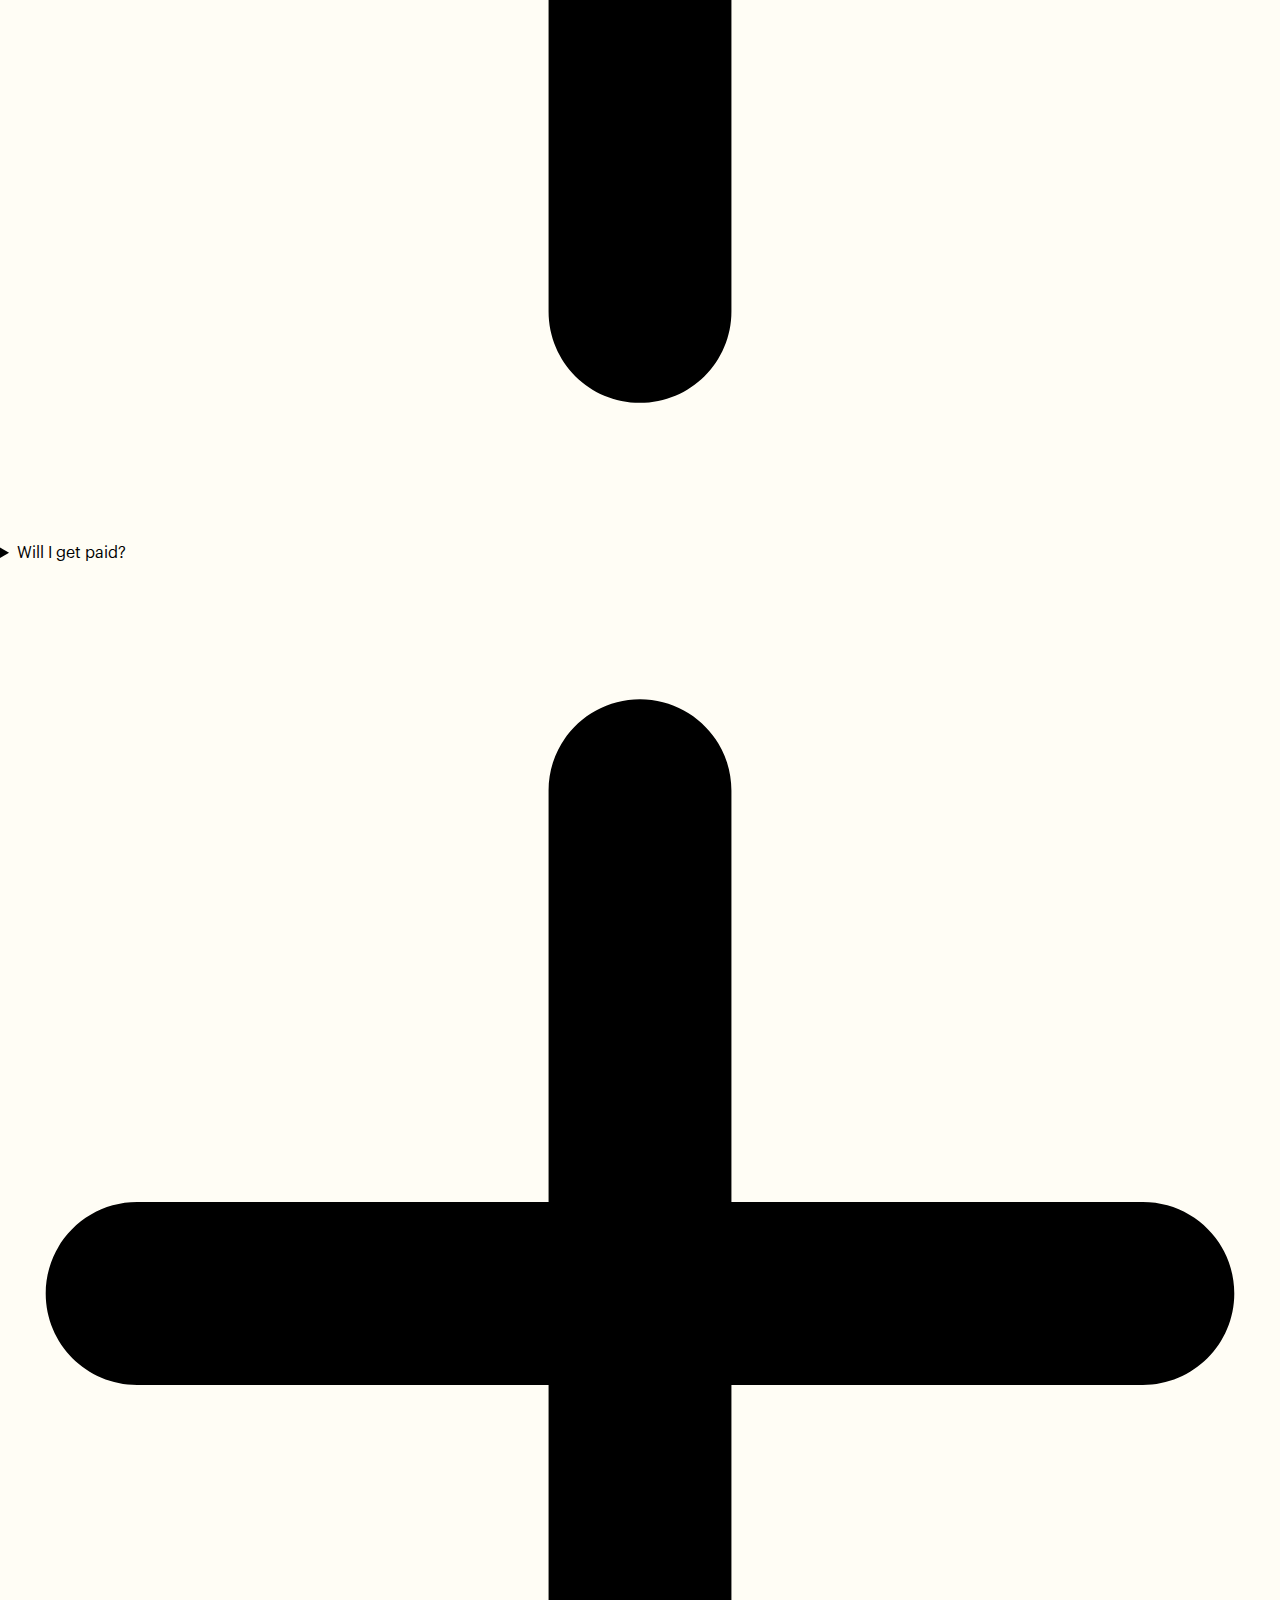
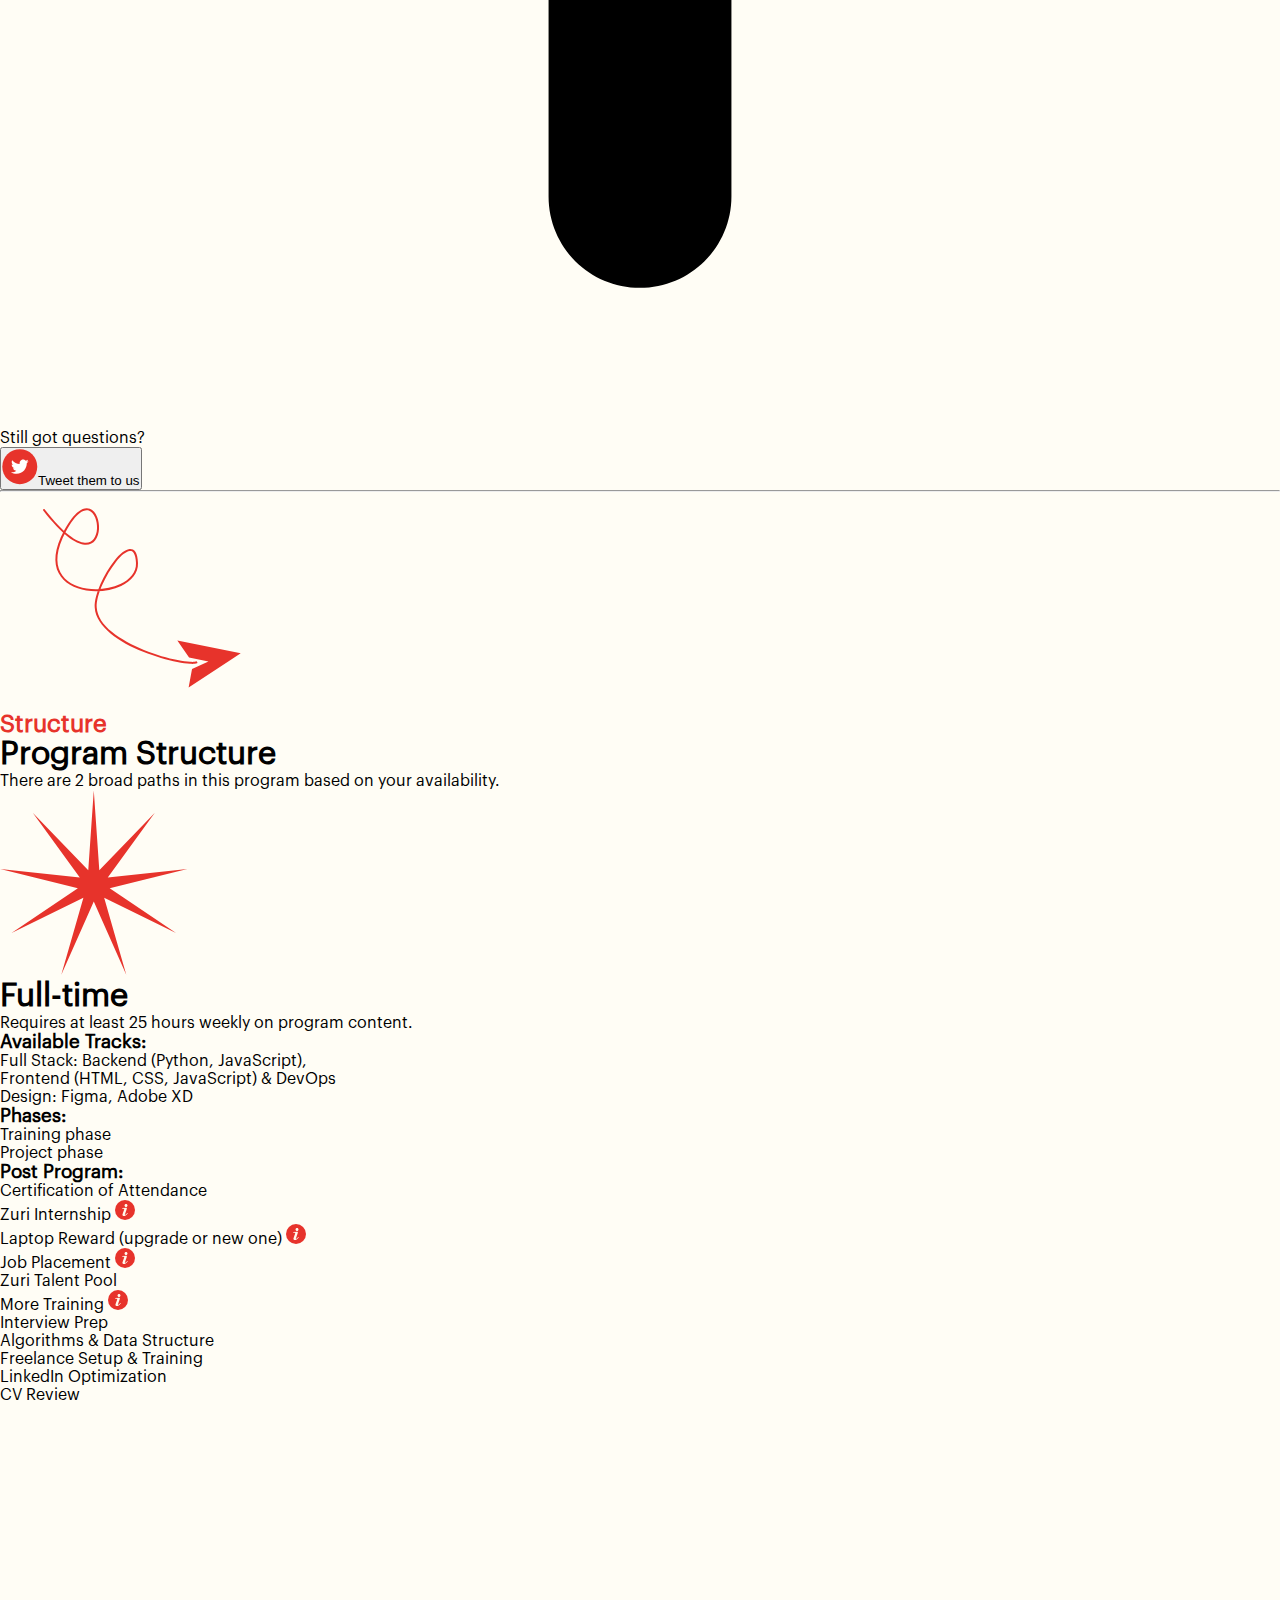
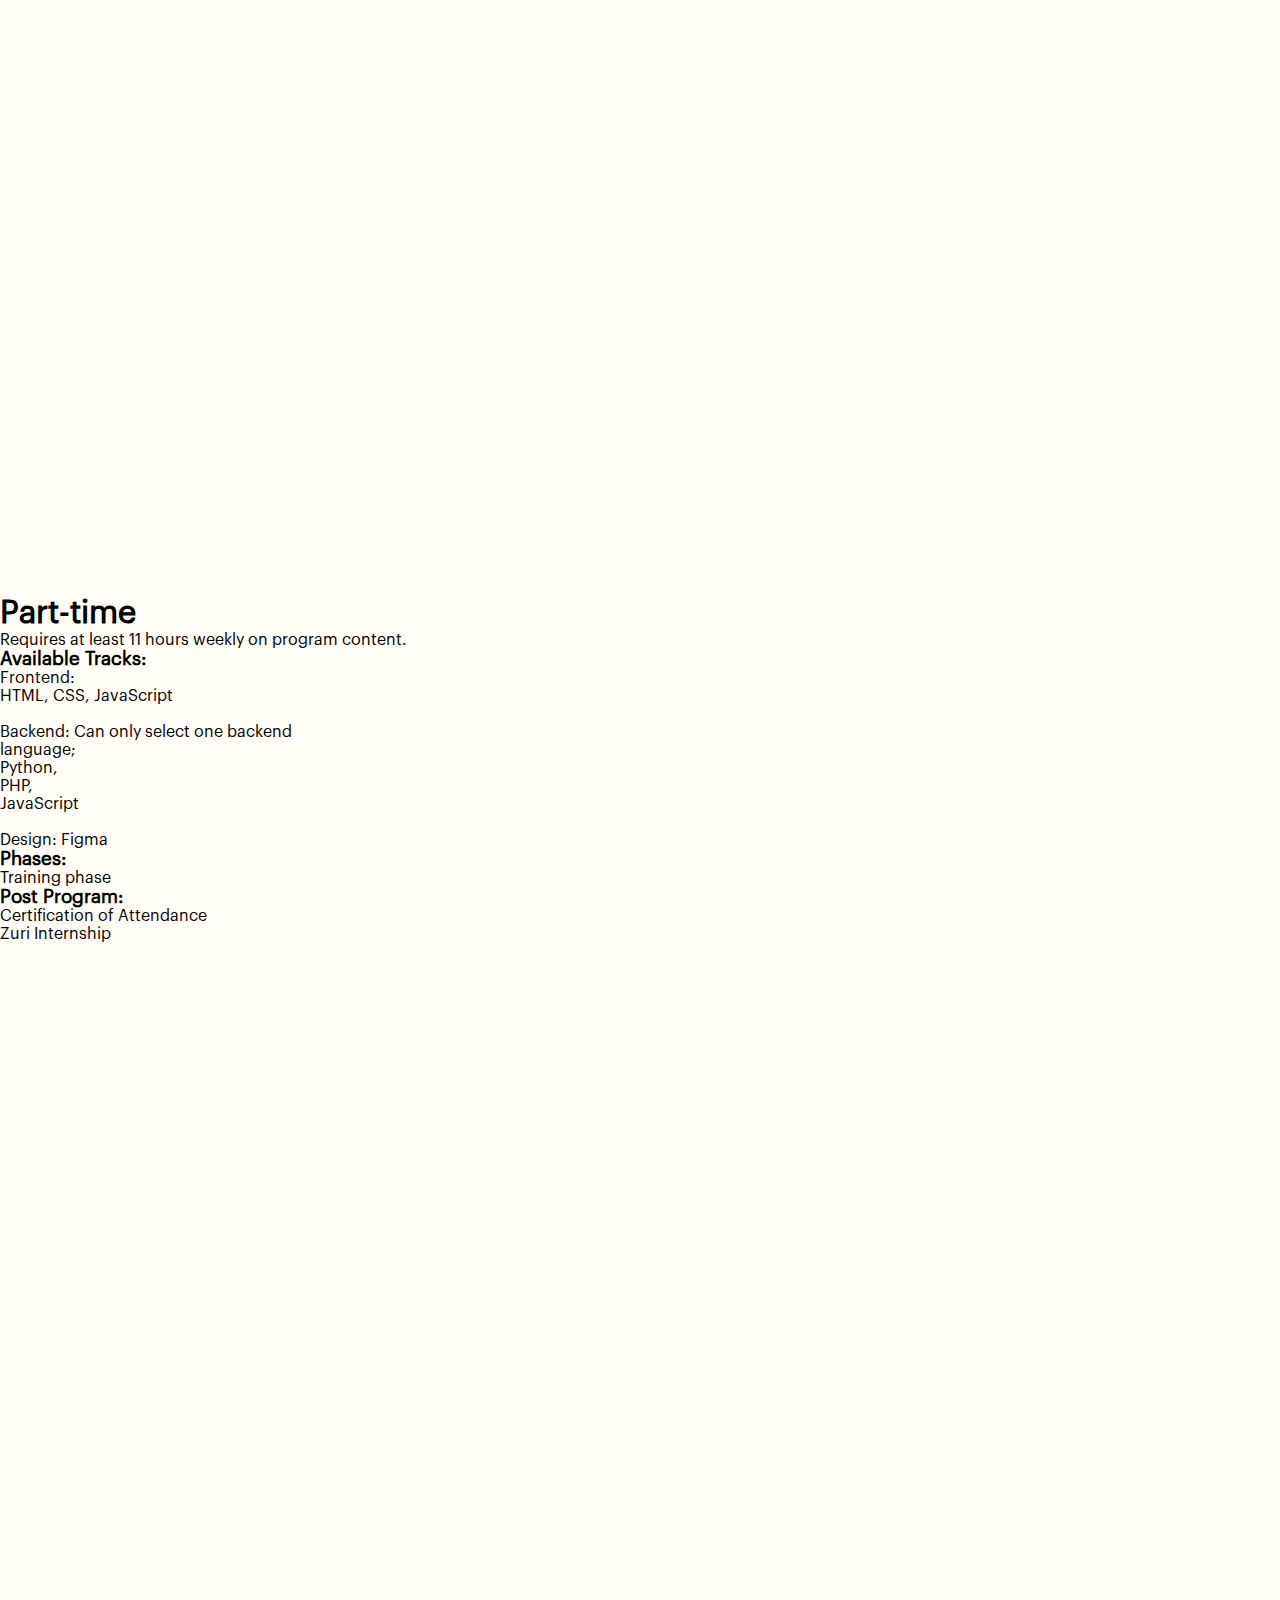
==== commit d639005b: "Update training.html" ====
--- a/training.html
+++ b/training.html
@@ -116,124 +116,170 @@
         </div>
     </section>
 
-    <section>
-        <div>
-            <img src="section5wire.svg" alt="">
-        </div>
-        <div>
-            <p>We will help you get started</p>
-            <h1>High quality training with hands-on practice</h1>
-            <p>We give you weekly tasks, ranging from easy to complex, as you progress from stage to stage; making it to the final stage means you are now ready to continue learning and growing independently.</p>
-            <a href="#"><button>Enroll Now</button></a>
+    <section class="section4">
+        <div class="section4-divide">
             <div>
-                <div>
+                <div id="s4-wire">
+                    <img src="section5wire.svg" alt="">
+                </div>
+                <p>We will help you get started</p>
+                <h1>High quality training with hands-on practice</h1>
+                <p>We give you weekly tasks, ranging from easy to complex, as you progress from stage to stage; making it to the final stage means you are now ready to continue learning and growing independently.</p>
+                <a href="#"><button>Enroll Now</button></a>
+                <div class="bolls">
+                <div class="bolls-ts">
                     <img src="hand(z-train).svg" alt="">
                     <p>Teamwork</p>
                 </div>
-                <div>
+                <div class="bolls-ts">
                     <img src="mentor(z-train).svg" alt="">
                     <p>Mentorship</p>
                 </div>
-                <div>
+                <div class="bolls-ts">
                     <img src="practice(z-train).svg" alt="">
                     <p>Practice</p>
                 </div>
-                <div>
+                <div class="bolls-ts">
                     <img src="games(z-train).svg" alt="">
                     <p>Fun & Games</p>
                 </div>
-            </div>
-        </div>
-        <div>
+                </div>
+            </div>
+            <div class="image">
+                <img src="section5-image.png" alt="">
+            </div>
+        </div>
+        <div id="dot-section">
             <img src="dotsection5.svg" alt="">
         </div>
     </section>
 
-    <section>
-        <div>
-            <p>Scope Of Program</p>
+    <section class="section5">
+        <div class="section5-head">
+            <p><span>Scope Of Program</span></p>
             <h1>Here is the list of areas that will be explored in the training.</h1>
-            <img src="section6(z-train).svg" alt="">
-        </div>
-        <div>
-            <h3>Frontend  Development</h3>
-            <div>
-                <img src="html.svg" alt="">
-                <img src="css-3 logo.svg" alt="">
-                <img src="javascript logo.svg" alt="">
-            </div>
-            <p>This track deals with the aspect of your application that the users interact with. A front-end developer will be able to correctly interpret a given design to the user interface.</p>
-        </div>
-        <div>
-            <h3>Backend  Development</h3>
-            <div>
-                <img src="php2 logo.svg" alt="">
-                <img src="python-4 logo.svg" alt="">
-                <img src="javascript logo.svg" alt="">
-            </div>
-            <p>This track deals with the aspect of the application the user does not directly interact with. It allows the frontend function either by running some back-end code or connecting to the database.</p>
-        </div>
-        <div>
-            <h3>Product Design</h3>
-            <div>
-                <img src="adobe-xd logo.svg" alt="">
-                <img src="Figma logo.svg" alt="">
-            </div>
-            <p>This track deals with creating a graphic plan for an application. You will learn to convert project documentation into viewable and understandable graphic design for the developers to work with.</p>
-        </div>
-        <div>
-            <h3>DevOPS</h3>
-            <div>
-                <img src="Ubuntu logo.svg" alt="">
-                <img src="Bash logo.svg" alt="">
-                <img src="aws logo.svg" alt="">
-            </div>
-            <p>The DevOps track is an extension of the backend track. It involves tools that'll allow the participant to deploy solutions for public use.</p>
-        </div>
-        <div>
-            <h3>Fullstack  Development</h3>
-            <div>
-                <img src="html.svg" alt="">
-                <img src="css-3 logo.svg" alt="">
-                <img src="javascript logo.svg" alt="">
-                <img src="python-4 logo.svg" alt="">
-            </div>
-            <p>A combination of frontend, backend, and DevOps. This track will only be available to participants who have the time to dedicate to the training.</p>
-        </div>
-        <div>
-            <h3>Frameworks</h3>
-            <div>
-                <img src="Laravel logo.svg" alt="">
-                <img src="React logo.svg" alt="">
-                <img src="Django logo.svg" alt="">
-            </div>
-            <p>During the program we will be exploring several useful frameworks to give you an edge in the industry and help you develop complex applications much faster.</p>
-        </div>
-        <div>
+            <img src="section6(z-train).svg" alt="" id="s5-wire">
+        </div>
+        <div class="section5-boxes">
+            <div class="section5-box">
+                <h3>Frontend  Development</h3>
+                <div>
+                    <img src="html.svg" alt="" class="img-big">
+                    <img src="css-3 logo.svg" alt="" class="img-big">
+                    <img src="javascript logo.svg" alt="" class="img-big">
+                </div>
+                <p>This track deals with the aspect of your application that the users interact with. A front-end developer will be able to correctly interpret a given design to the user interface.</p>
+            </div>
+            <div class="section5-box">
+                <h3>Backend  Development</h3>
+                <div>
+                    <img src="php2 logo.svg" alt="" class="img-big">
+                    <img src="python-4 logo.svg" alt="" class="img-big">
+                    <img src="javascript logo.svg" alt="" class="img-big">
+                </div>
+                <p>This track deals with the aspect of the application the user does not directly interact with. It allows the frontend function either by running some back-end code or connecting to the database.</p>
+            </div>
+            <div class="section5-box">
+                <h3>Product Design</h3>
+                <div>
+                    <img src="adobe-xd logo.svg" alt="" class="img-big">
+                    <img src="Figma logo.svg" alt="">
+                </div>
+                <p>This track deals with creating a graphic plan for an application. You will learn to convert project documentation into viewable and understandable graphic design for the developers to work with.</p>
+            </div>
+            <div class="section5-box">
+                <h3>DevOPS</h3>
+                <div>
+                    <img src="Ubuntu logo.svg" alt="">
+                    <img src="Bash logo.svg" alt="">
+                    <img src="aws logo.svg" alt="">
+                </div>
+                <p>The DevOps track is an extension of the backend track. It involves tools that'll allow the participant to deploy solutions for public use.</p>
+            </div>
+            <div class="section5-box">
+                <h3>Fullstack  Development</h3>
+                <div>
+                    <img src="html.svg" alt="" class="img-big">
+                    <img src="css-3 logo.svg" alt="" class="img-big">
+                    <img src="javascript logo.svg" alt="" class="img-big">
+                    <img src="python-4 logo.svg" alt="" class="img-big">
+                </div>
+                <p>A combination of frontend, backend, and DevOps. This track will only be available to participants who have the time to dedicate to the training.</p>
+            </div>
+            <div class="section5-box">
+                <h3>Frameworks</h3>
+                <div>
+                    <img src="Laravel logo.svg" alt="">
+                    <img src="React logo.svg" alt="">
+                    <img src="Django logo.svg" alt="">
+                </div>
+                <p>During the program we will be exploring several useful frameworks to give you an edge in the industry and help you develop complex applications much faster.</p>
+            </div>
+        </div>
+        <div class="center-s1">
             <a href="#"><button>Enroll Now</button></a>
         </div>
     </section>
 
-    <section>
+    <section class="section6">
         <hr>
-        <div>
+        <div class="faq-head-words">
             <img src="section7wire(z-train).svg" alt="">
-            <p>Got Questions?</p>
-        </div>
-        <h1>Frequently Asked Questions</h1>
+            <div class="faq-head">
+                <p><span>Got Questions?</span></p>
+                <h1>Frequently Asked Questions</h1>
+            </div>
+        </div>
+        <div class="faq">
+            <details class="faq_item">
+                <summary class="faq_question">
+                    Would I have to pay to enroll for the training? 
+                    <img class="arrow-icon"  src="plus-solid.svg"  alt=""/>
+                </summary>
+                <p class="faq_reply">No, the program is completely free thanks to Ingressive For Good</p>
+            </details>
+            <details class="faq_item">
+                <summary class="faq_question">
+                    What are the things I would need to participate? 
+                    <img class="arrow-icon"  src="plus-solid.svg"  alt=""/>
+                </summary>
+                <p class="faq_reply">You'll need a laptop, internet connection and the willingness to learn through collaboration and mentorship.</p>
+            </details>
+            <details class="faq_item">
+                <summary class="faq_question">
+                    What happens if i join and I'm not active? 
+                    <img class="arrow-icon"  src="plus-solid.svg"  alt=""/>
+                </summary>
+                <p class="faq_reply">Participants who join the program and stop engaging will be given the chance to catch up. You'll also be assigned a 'study-mate' and mentor to help you. However, there is the possibility of not being promoted to the next stage if you remain inactive for too long</p>
+            </details>
+            <details class="faq_item">
+                <summary class="faq_question">
+                    Can I switch from the part-time track to full-time and vice versa? 
+                    <img class="arrow-icon"  src="plus-solid.svg"  alt=""/>
+                </summary>
+                <p class="faq_reply">Unfortunately, no, you cannot switch from part-time to full-time and vice-versa</p>
+            </details>
+            <details class="faq_item">
+                <summary class="faq_question">
+                    Will I get paid? 
+                    <img class="arrow-icon"  src="plus-solid.svg"  alt=""/>
+                </summary>
+                <p class="faq_reply">We reward some participants who complete tasks early, however, this is not a weekly reward. All the work that will be done during the program are hypothetical.</p>
+            </details> 
+        </div>
         
-        <div>
+        <div class="s6-last">
             <p>Still got questions?</p>
             <a href="#"><button><img src="twitter.svg" alt="">Tweet them to us</button></a>
         </div>
         <hr>
     </section>
 
-    <section>
-        <img src="section7wire(z-train).svg" alt="">
-        <div>
-            <div>
-                <p>Structure</p>
+    <section class="section7">
+        <img src="section7wire(z-train).svg" alt="" id="s7-wire">
+        <div class="s7-head">
+            <div class="s7-head-words">
+                <h2><span>Structure</span></h2>
                 <h1>Program Structure</h1>
                 <p>There are 2 broad paths in this program based on your availability.</p>
             </div>
@@ -241,13 +287,13 @@
                 <img src="Star1.svg" alt="">
             </div>
         </div>
-        <div>
-            <div>
+        <div class="s7-full">
+            <div class="s7-full-part">
                 <h1>Full-time</h1>
                 <p>Requires at least 25 hours weekly on program content.</p>
                 <h3>Available Tracks:</h3>
                 <ul>
-                    <li>Full Stack: Backend (Python, JavaScript), Frontend (HTML, CSS, JavaScript) & DevOps</li>
+                    <li>Full Stack: Backend (Python, JavaScript), <br> Frontend (HTML, CSS, JavaScript) & DevOps</li>
                     <li>Design: Figma, Adobe XD</li>
                 </ul>
                 <h3>Phases:</h3>
@@ -264,9 +310,9 @@
                     <li>Zuri Talent Pool</li>
                     <li>More Training <img src="clarity.svg" alt=""></li>                    
                 </ul>
-                <div>
+                <div class="s7-image-flex">
                     <div>
-                        <ul>
+                        <ul id="s7-full-bottom">
                             <li>Interview Prep</li>
                             <li>Algorithms & Data Structure</li>
                             <li>Freelance Setup & Training</li>
@@ -274,55 +320,59 @@
                             <li>CV Review</li>
                         </ul>
                     </div>
-                    <div>
+                    <div class="hour-s7">
                         <img src="hour(z-train).png" alt="">
                     </div>
                 </div>    
             </div>
 
-            <div>
+            <div class="s7-full-part">
                 <h1>Part-time</h1>
                 <p>Requires at least 11 hours weekly on program content.</p>
                 <h3>Available Tracks:</h3>
                 <ul>
-                    <li>Frontend: <br>HTML, CSS, JavaScript</li>
-                    <li>Backend: Can only select one backend language; Python, PHP, JavaScript</li>
+                    <li>Frontend: <br>HTML, CSS, JavaScript</li><br>
+                    <li>Backend: Can only select one backend <br> language; <br>Python,<br>PHP,<br>JavaScript</li><br>
                     <li>Design: Figma</li>
                 </ul>
                 <h3>Phases:</h3>
                 <ul>
                     <li>Training phase</li>
                 </ul>
-                <div>
-                    <h3>Post Program:</h3>
+                <div class="s7-image-flex">
+                    <div>
+                        <h3>Post Program:</h3>
                     <ul>
                         <li>Certification of Attendance</li>
                         <li>Zuri Internship</li>                   
                     </ul>
-                    <div>
-                        <img src="hour(z-train).png" alt="">
+                    </div>
+                    <div class="time-s7">
+                        <img src="time(z-train).png" alt="">
                     </div>
                 </div>                
             </div>
-            <img src="circle.png" alt="">
-        </div>
-    </section>
-
-    <section>
-         <img src="bend1.svg" alt="">
-         <img src="round.svg" alt="">
+        </div>
+        <img src="circle.png" alt="" id="s7-last">
+    </section>
+
+    <section class="section8">
+         <img src="bend1.svg" alt="" class="s8-right">
+         <img src="round.svg" alt="" class="s8-left">
          <div>
              <p>Get Started</p>
              <h1>Break into the tech industry like a Pro</h1>
              <a href="#"><button>Enroll Now</button></a>
          </div>
-         <img src="bend2(z-train).svg" alt="">
-         <img src="dotsection5.svg" alt="">
+        <div class="s8-bottom">
+            <img src="bend2(z-train).svg" alt="" class="s8-left" id="s8-left">
+            <img src="dotsection5.svg" alt="" class="s8-right">
+        </div>
     </section>
 
     <footer>
-        <div>
-            <img src="logo1(z-train).svg" alt="">
+        <div class="footline">
+            <img src="logo1(z-train).svg" alt="" id="footer-logo">
             <div>
                 <img src="facebook.svg" alt="">
                 <img src="linkd.svg" alt="">
@@ -330,11 +380,11 @@
                 <img src="youtube.svg" alt="">
             </div>
         </div>
-        <div>
+        <div class="footline">
             <p>&#169 2022 Zuri Training</p>
             <p>Privacy Policy  Ingressive For Good</p>
         </div>
     </footer>
     
 </body>
-</html>+</html>
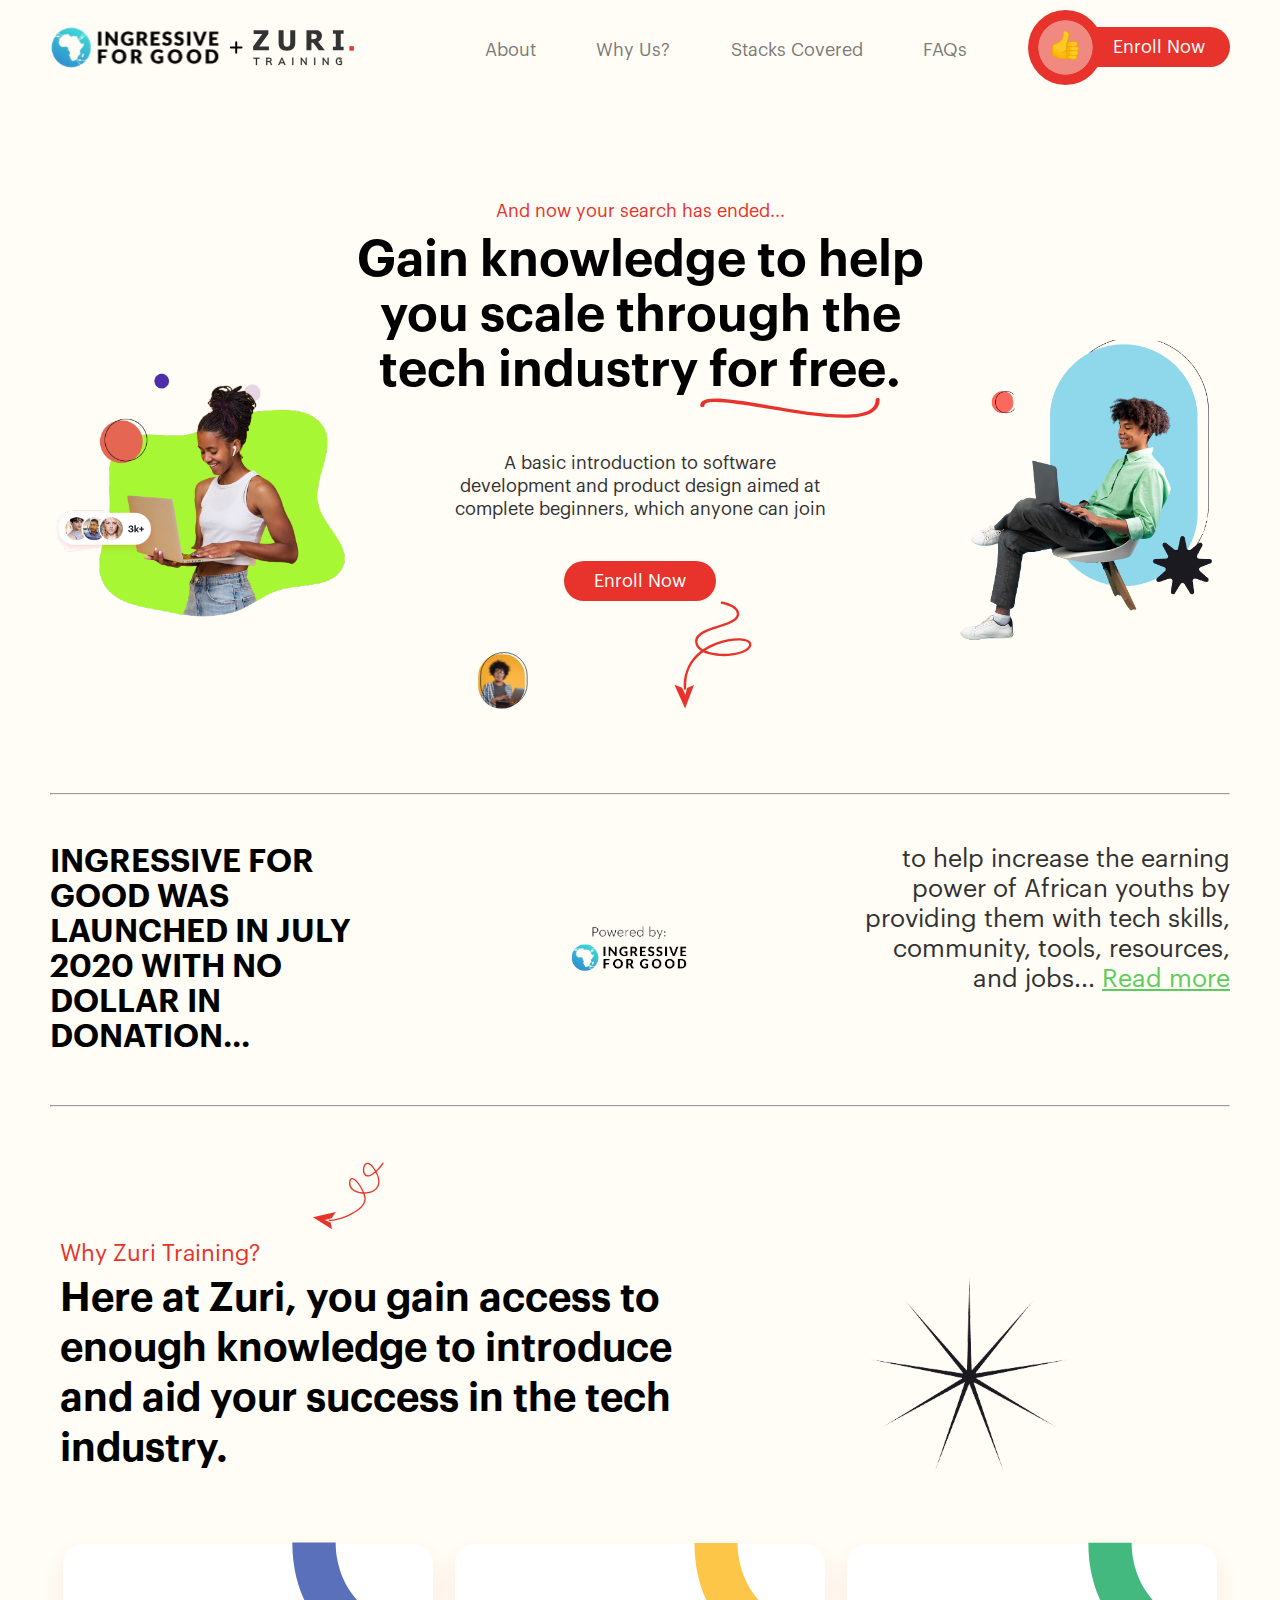
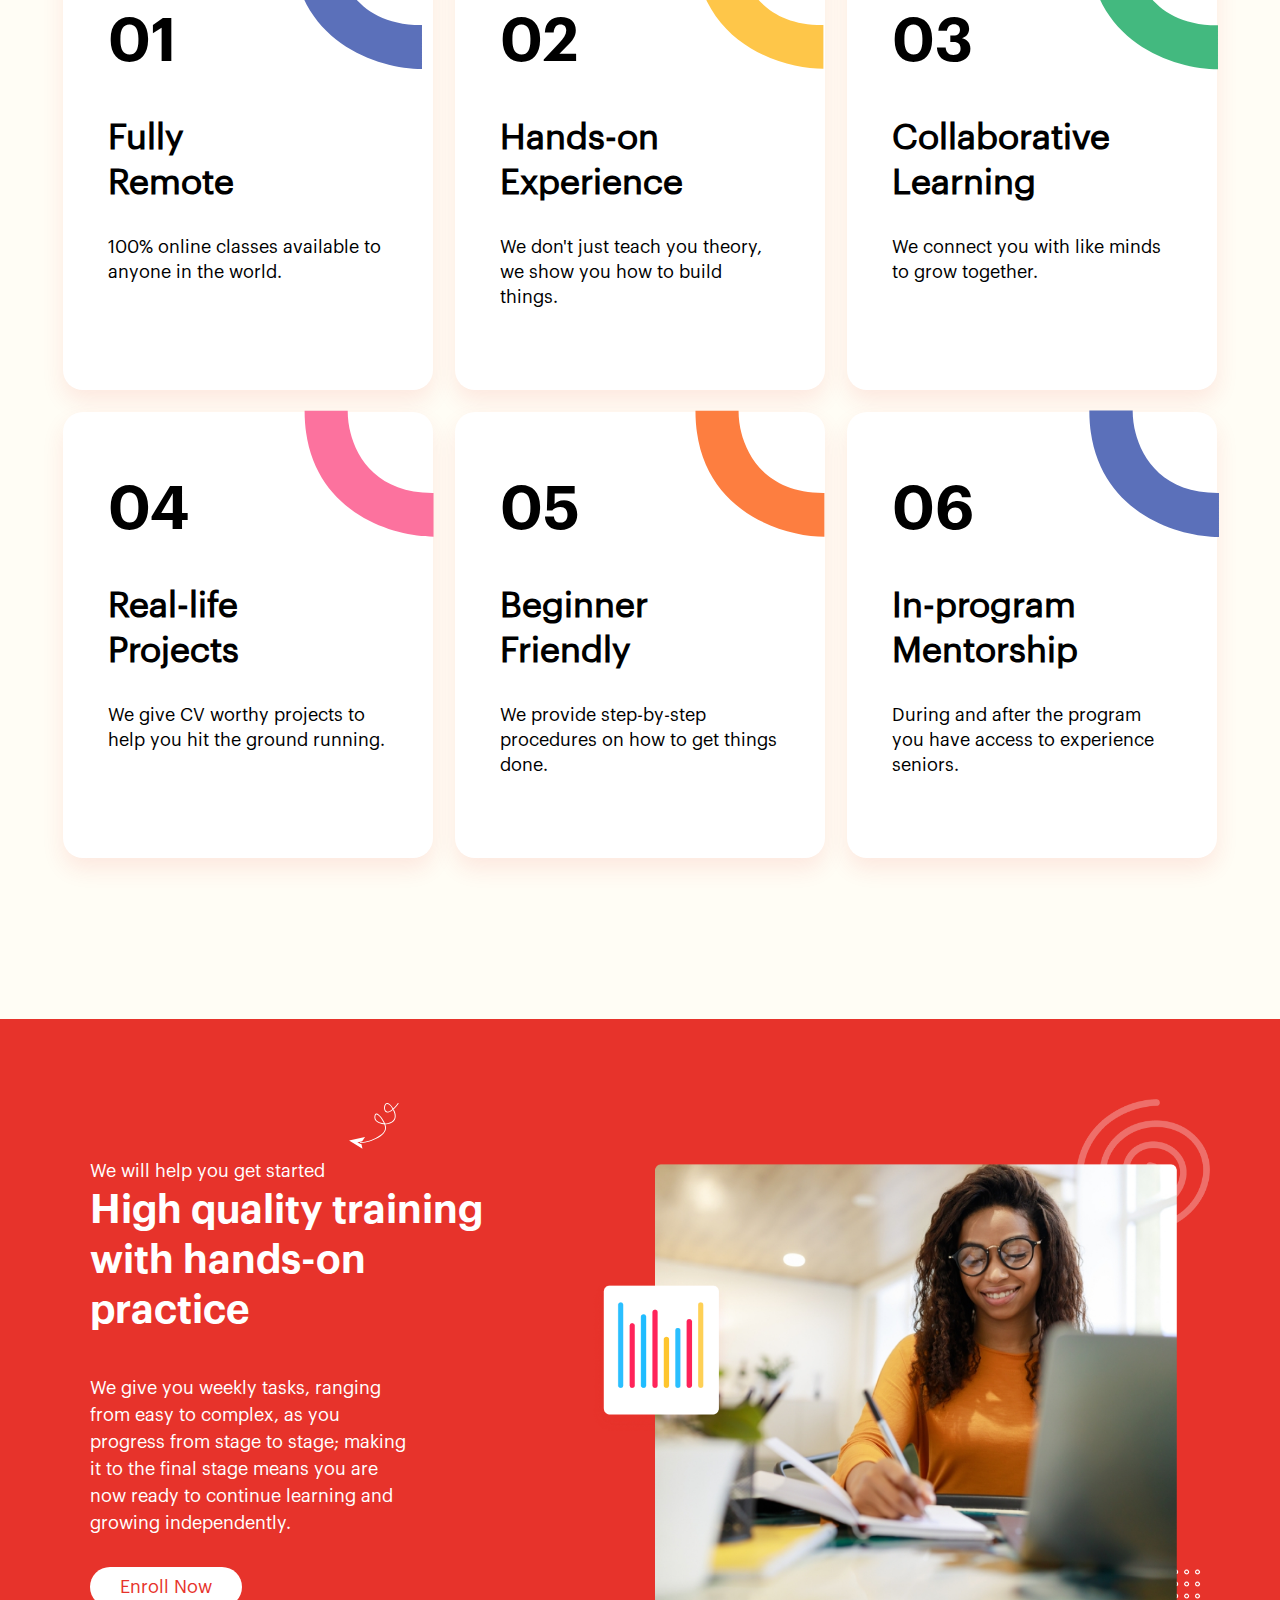
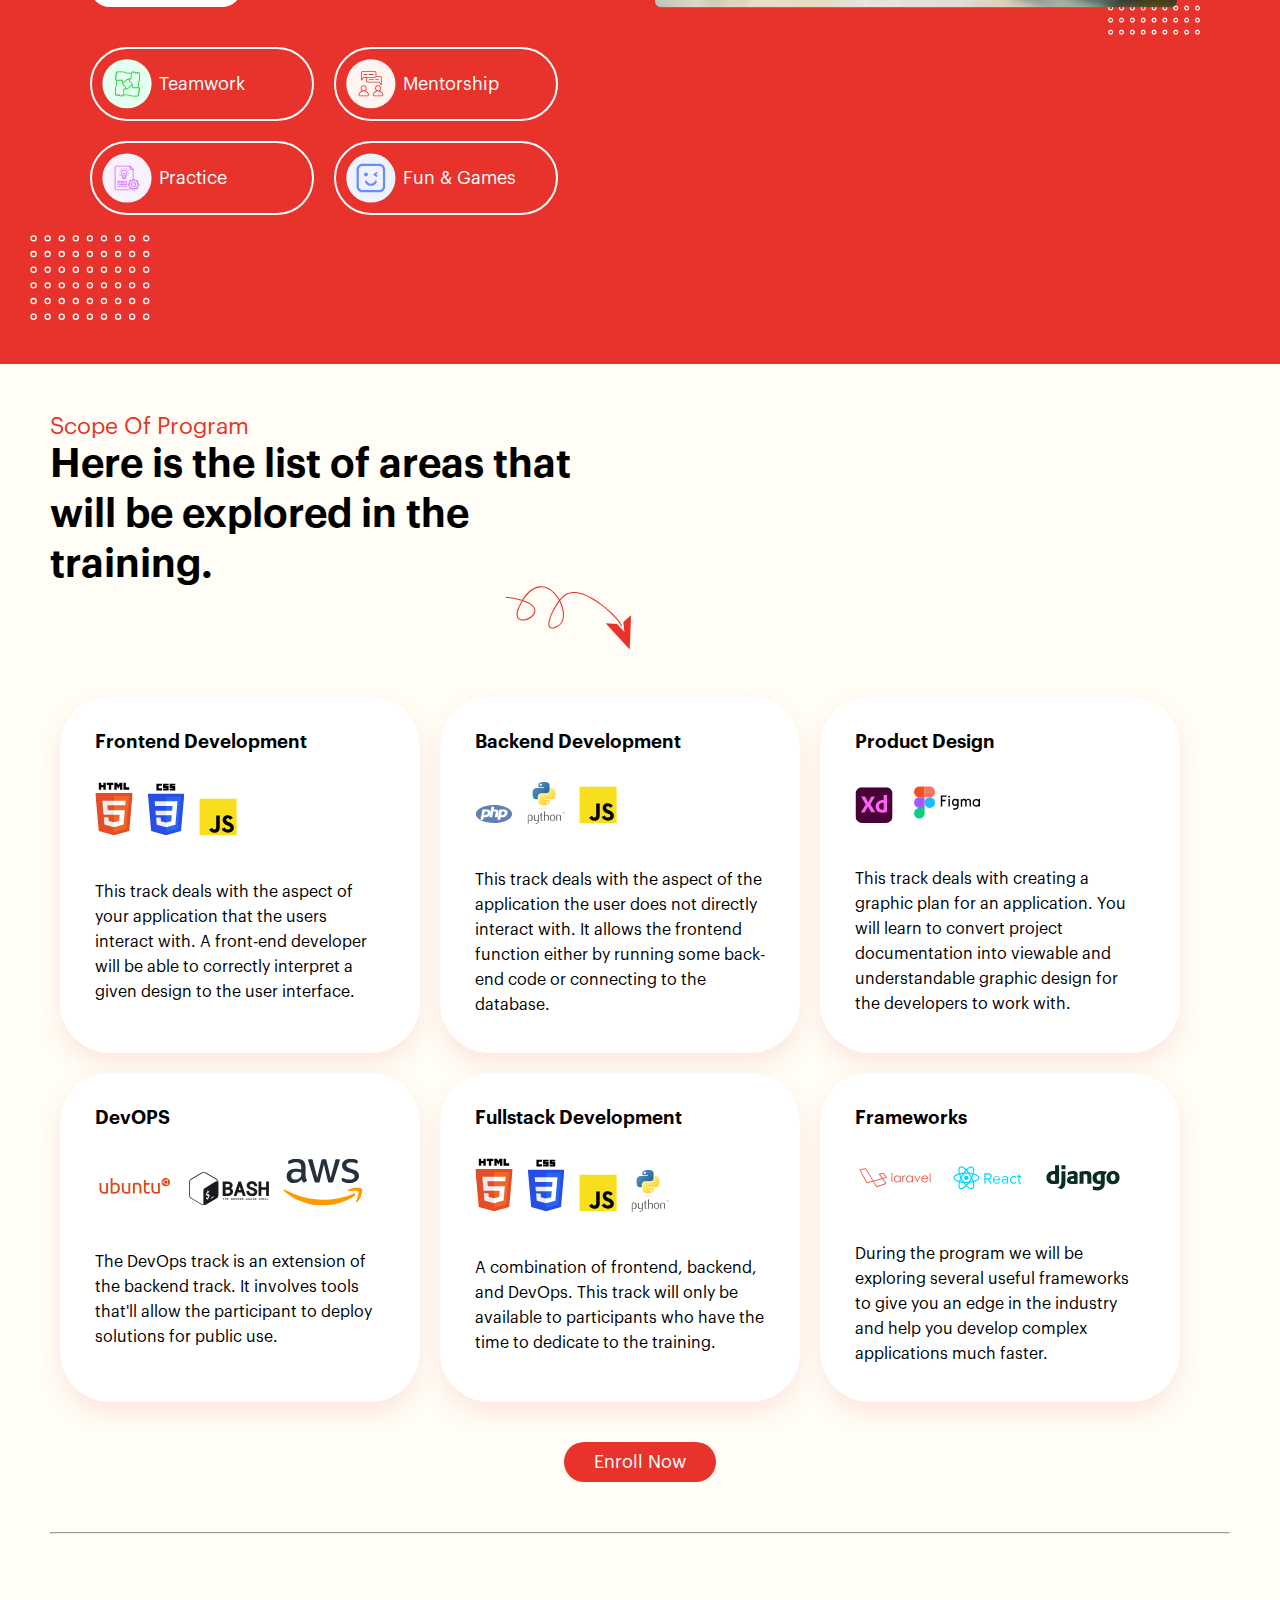
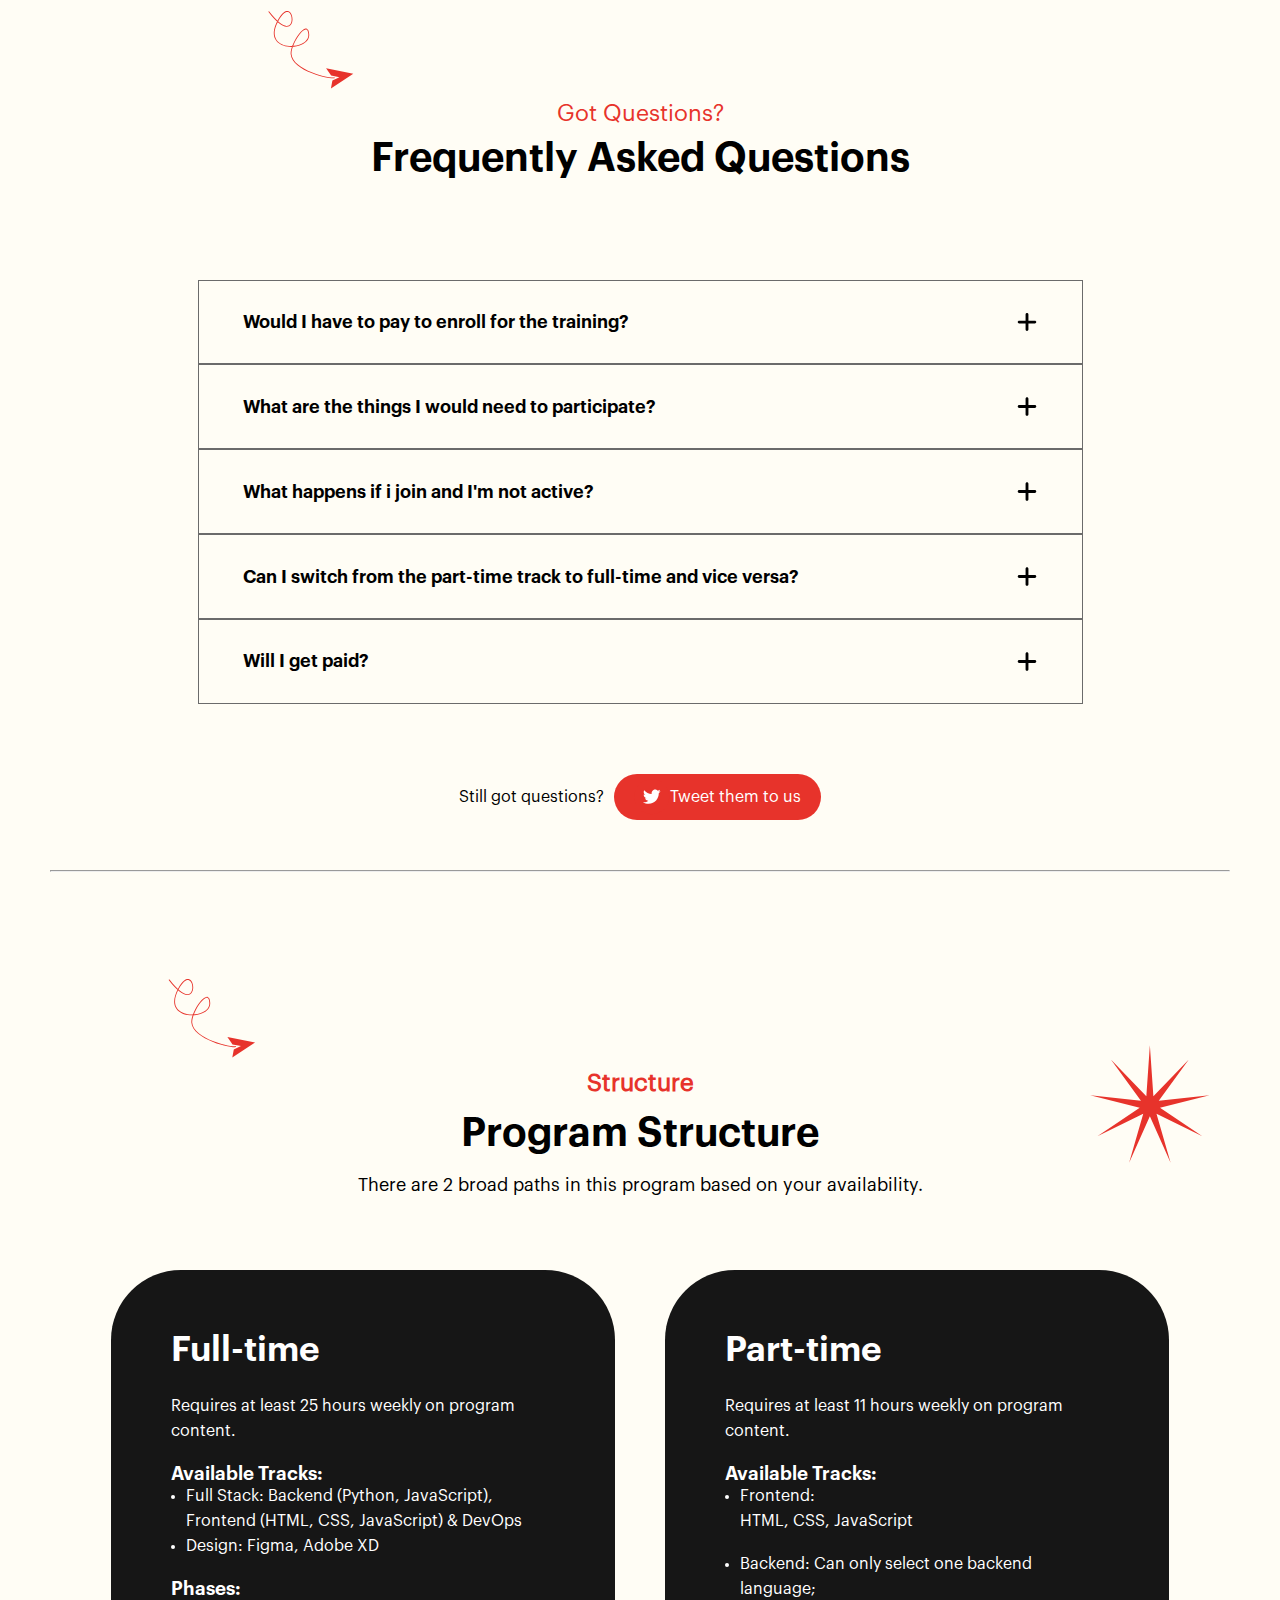
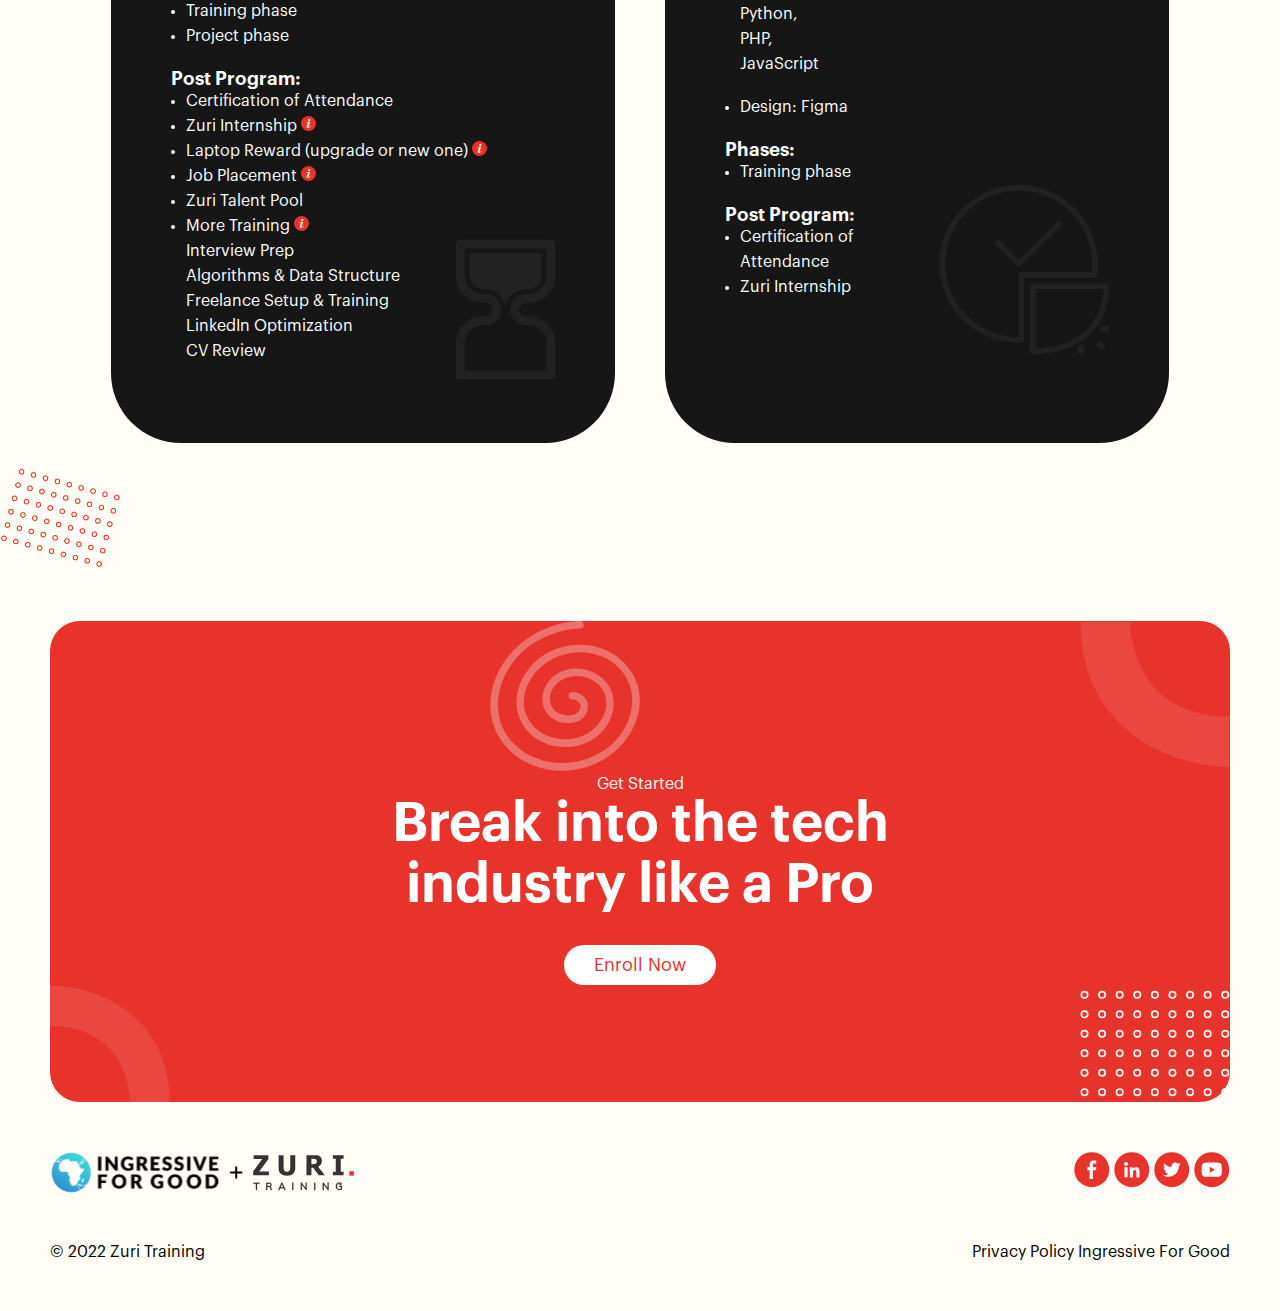
==== commit c9c59d65: "Update training.html" ====
--- a/training.html
+++ b/training.html
@@ -65,7 +65,7 @@
             </div>
         </div>
         <div class="s3-boxes">
-            <div class="s3-box">
+            <div class="s3-box" id="box1">
                 <div class="s3-box-curves" id="curve1">
                     <h1>01</h1>
                     <img src="curve6.svg" alt="">
--- a/training.css
+++ b/training.css
@@ -280,14 +280,15 @@
     flex-direction: row;
     flex-wrap: wrap;
     justify-content: center;
-    margin-left: 40px;
-    margin-right: 40px;
+    margin-left: 30px;
+    margin-right: 30px;
+    margin-top: 60px;
 }
 .s3-box{
-    width: 290px;
+    width: 280px;
     background-color: white;
-    padding: 50px;
-    margin: 15px;
+    padding: 45px;
+    margin: 11px;
     padding-bottom: 80px;
     border-radius: 20px;
     box-shadow: 0px 11px 22px rgba(231, 51, 43, 0.1);
@@ -297,8 +298,8 @@
 }
 .s3-box-curves img{
     width: 130px;
-    padding-left: 130px;
-    margin-top: -100px;
+    padding-left: 115px;
+    margin-top: -92px;
 }
 .s3-box h1{
     font-size: 60px;
@@ -354,4 +355,425 @@
         font-size: 25px;
         line-height: 30px;
     }
-}+}
+/* section 3 ends */
+
+.section4-divide{
+    display: flex;
+    flex-direction: row;
+    flex-wrap: wrap;
+    margin-left: 90px;
+    margin-top: 150px;
+    padding-top: 80px;
+}
+.section4-divide h1{
+   font-size: 40px;
+   font-family: 'Graphik sb';
+   max-width: 400px;
+   line-height: 50px;
+   margin-bottom: 40px;
+}
+.section4-divide p{
+    font-size: 18px;
+    max-width: 328px;
+    line-height: 27px;
+ }
+ .section4-divide button{
+    color: #E7332B;
+    padding: 10px 30px 10px 30px;
+    border-radius: 20px;
+    font-size: 18px;
+    font-family: 'Graphik';
+    background-color: white;
+    border: none;
+    margin-top: 30px;
+ }
+ .section4{
+    background-color: #E7332B;
+    color: white;
+}
+ .image img{
+    width: 620px;
+ }
+ #s4-wire img{
+    width: 70px;
+    padding-left: 250px;
+ }
+.bolls-ts{
+    display: flex;
+    align-items: center;
+    border: 2px solid white;
+    margin-right: 20px;
+    width: 200px;
+    padding: 10px;
+    margin-bottom: 20px;
+    border-radius: 50px;
+}
+.bolls-ts p{
+    margin-left: 7px;
+}
+.bolls{
+    display: flex;
+    flex-direction: row;
+    flex-wrap: wrap;
+    max-width: 500px;
+    margin-top: 40px;
+}
+.bolls-ts img{
+    width: 50px;
+}
+#dot-section img{
+   width: 120px;
+   margin-left: 30px;
+   padding-bottom: 40px;
+}
+@media (max-width: 1200px){
+    .section4-divide h1{
+        font-size: 30px;
+        max-width: none;
+     }
+     .section4-divide{
+        display: flex;
+        flex-direction: column;
+        flex-wrap: wrap;
+        margin-left: 50px;
+    }
+     .section4-divide p{
+         max-width: none;
+      } 
+      .bolls{
+        max-width: none;
+    }
+    .image img{
+        width: 90%;
+        display: block;
+        margin: 0 auto;
+     }
+}
+@media (max-width: 560px){
+    .bolls-ts{
+        width: 170px;
+    }
+    .bolls-ts p{
+        font-size: 14px;
+    }
+}
+/* section 4 ends */
+
+.section5-head p{
+    font-size: 23px;
+}
+.section5-head h1{
+    font-size: 40px;
+    font-family: 'Graphik sb';
+    max-width: 550px;
+    line-height: 50px;
+    margin-bottom: 40px;
+}
+.section5-boxes{
+    display: flex;
+    flex-direction: row;
+    flex-wrap: wrap;
+}
+.section5-box{
+    width: 290px;
+    padding: 35px;
+    background-color: white;
+    margin: 10px;
+    border-radius: 50px;
+    box-shadow: 0px 11px 22px rgba(231, 51, 43, 0.1);
+}
+.section5{
+    margin: 50px;
+}
+.section5-box img{
+    width: 80px;
+    margin-right: 10px;
+    margin-top: 30px;
+    margin-bottom: 40px;
+}
+.img-big{
+    width: 38px !important;
+}
+.section5-box h3{
+    font-family: 'Graphik sb';
+} 
+.section5-box p{
+    line-height: 25px;
+} 
+#s5-wire{
+    width: 150px;
+    padding-left: 450px;
+    margin-top: -80px;
+}
+@media (max-width: 900px){
+    .section5-box{
+        width: 90%;
+    }
+    .section5-head h1{
+        font-size: 30px;
+        max-width: none;
+        line-height: 40px;
+    } 
+    #s5-wire{
+        width: 150px;
+        padding-left: 200px;
+    }  
+}
+/* section 5 ends */
+
+.section6{
+    margin: 50px;
+}
+.faq-head{
+    text-align: center;
+    margin-bottom: 100px;
+}
+.faq-head h1{
+    font-size: 40px;
+    font-family: 'Graphik sb';
+}
+.faq-head-words img{
+    width: 10%;
+    margin-left: 200px;
+    margin-top: 70px;
+}
+.faq-head p{
+    font-size: 23px;
+    margin-bottom: 10px;
+}
+.faq_item {
+    border: 0.3px solid rgb(107, 107, 107);
+    padding: 30px 5%;
+}
+  
+.faq_question {
+    font-size: 18px;
+    font-family: 'Graphik sb';
+    font-weight: 700;
+    display: flex;
+    justify-content: space-between;
+    align-items: center;
+}
+.faq_question img{
+    width: 20px;
+}
+.faq{
+    width: 75%;
+    margin: auto;
+} 
+.faq_reply{
+    margin-top: 1em;
+}
+.s6-last{
+    display: flex;
+    justify-content: center;
+    align-items: center;
+    margin-top: 70px;
+    margin-bottom: 50px;
+}
+.s6-last button{
+    background-color: #E7332B;
+    color: white;
+    border-radius: 30px;
+    border: none;
+    padding: 5px 20px 5px 20px;
+    font-family: 'Graphik';
+    font-size: 16px;
+    display: flex;
+    align-items: center;
+    margin-left: 10px;
+}
+.s6-last a{
+    text-decoration: none;
+}
+@media (max-width: 800px){
+    .faq{
+        width: 90%;
+    } 
+    .faq_question {
+        font-family: 'Graphik';
+        font-size: 16px;
+    }
+    .faq-head-words img{
+        margin-left: 70px;
+    }
+    .faq-head h1{
+        font-size: 30px;
+    }
+    .faq-head p{
+        font-size: 18px;
+    }
+}
+
+
+
+/* section 7 begins */
+.s7-head-words{
+    text-align: center;
+}
+.s7-head-words h1{
+    font-family: 'Graphik sb';
+    font-size: 40px;
+    margin-top: 15px;
+    margin-bottom: 20px;
+}
+.s7-head-words p{
+    font-size: 18px;
+}
+.s7-head img{
+    width: 120px;
+    float: right;
+    margin-top: -150px;
+    margin-right: 70px;
+}
+.s7-head{
+    margin-bottom: 50px;
+}
+#s7-last{
+    width: 120px;
+}
+.s7-full{
+    display: flex;
+    flex-direction: row;
+    flex-wrap: wrap;
+    justify-content: center;
+    width: 100%;
+}
+.s7-full-part{
+    background-color: rgb(22, 22, 22);
+    color: white;
+    margin: 25px;
+    width: 30%;
+    padding: 60px;
+    border-radius: 70px;
+}
+.s7-full-part img{
+    width: 15px;
+}
+.s7-full-part p, .s7-full-part li{
+    line-height: 25px;
+}
+.s7-full-part h1{
+    font-family: 'Graphik sb';
+    font-size: 35px;
+    margin-bottom: 25px;
+}
+.s7-full-part h3{
+    font-family: 'Graphik sb';
+    margin-top: 20px;
+}
+.s7-full-part ul{
+    padding-left: 15px;
+}
+.hour-s7 img{
+    width: 100px !important;
+}
+.time-s7 img{
+    width: 170px !important;
+    float: right;
+}
+.s7-image-flex{
+    display: flex;
+    justify-content: space-between;
+}
+#s7-full-bottom{
+    list-style-type: none;
+}
+#s7-wire{
+    width: 120px;
+    margin-left: 150px;
+    margin-top: 50px;
+}
+@media (max-width: 900px){
+    .s7-full-part{
+        width: 100%;
+    }
+}
+
+
+
+
+
+
+
+
+
+/* section 8 begins */
+.section8{
+    background-color: #E7332B;
+    color: white;
+    text-align: center;
+    margin: 50px;
+    border-radius: 30px;
+}
+.s8-right{
+    float: right;
+    width: 150px;
+}
+.s8-left{
+    width: 150px;
+}
+#s8-left{
+    width: 120px;
+}
+.s8-bottom{
+    display: flex;
+    justify-content: space-between;
+}
+.section8 h1{
+    font-size: 55px;
+    font-family: 'Graphik sb';
+    max-width: 700px;
+    margin: auto;
+}
+.section8 button{
+    color: #E7332B;
+    padding: 10px 30px 10px 30px;
+    border-radius: 20px;
+    font-size: 18px;
+    font-family: 'Graphik';
+    background-color: white;
+    border: none;
+    margin-top: 30px;
+    text-align: center;
+}
+@media (max-width: 768px){
+    .section8 h1{
+        font-size: 40px;
+        margin-left: 40px;
+        margin-right: 40px;
+        margin-top: 20px;
+    }
+}
+@media (max-width: 550px){
+    .section8 h1{
+        font-size: 30px;
+        margin-left: 50px;
+        margin-right: 50px;
+    }
+}
+
+
+
+/* footer begins */
+.footline{
+    display: flex;
+    justify-content: space-between;
+    margin: 50px;
+}
+@media (max-width: 600px){
+    .footline{
+        display: flex;
+        flex-direction: column;
+        text-align: center;
+    }
+    #footer-logo{
+        width: 300px;
+        margin: auto;
+        margin-bottom: 50px;
+    }
+    .footline p{
+        margin-bottom: 40px;
+    }
+}
